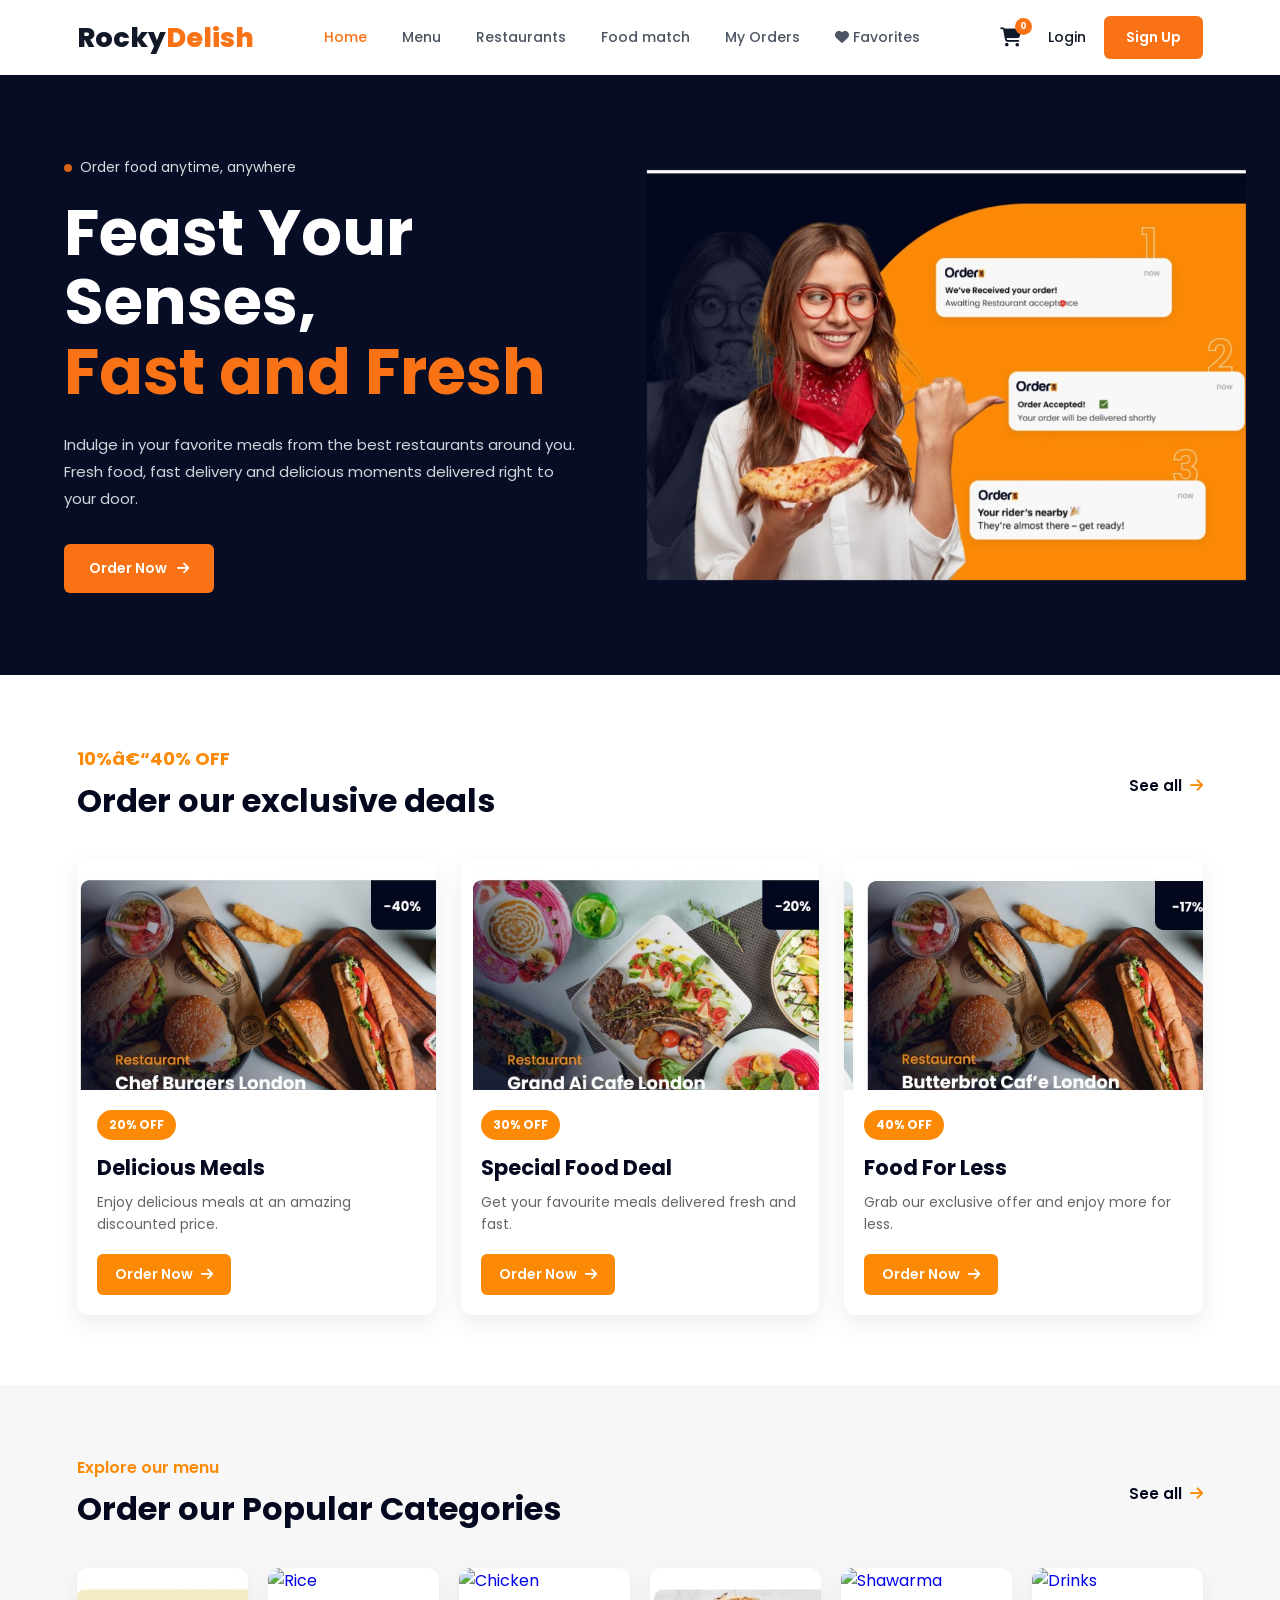
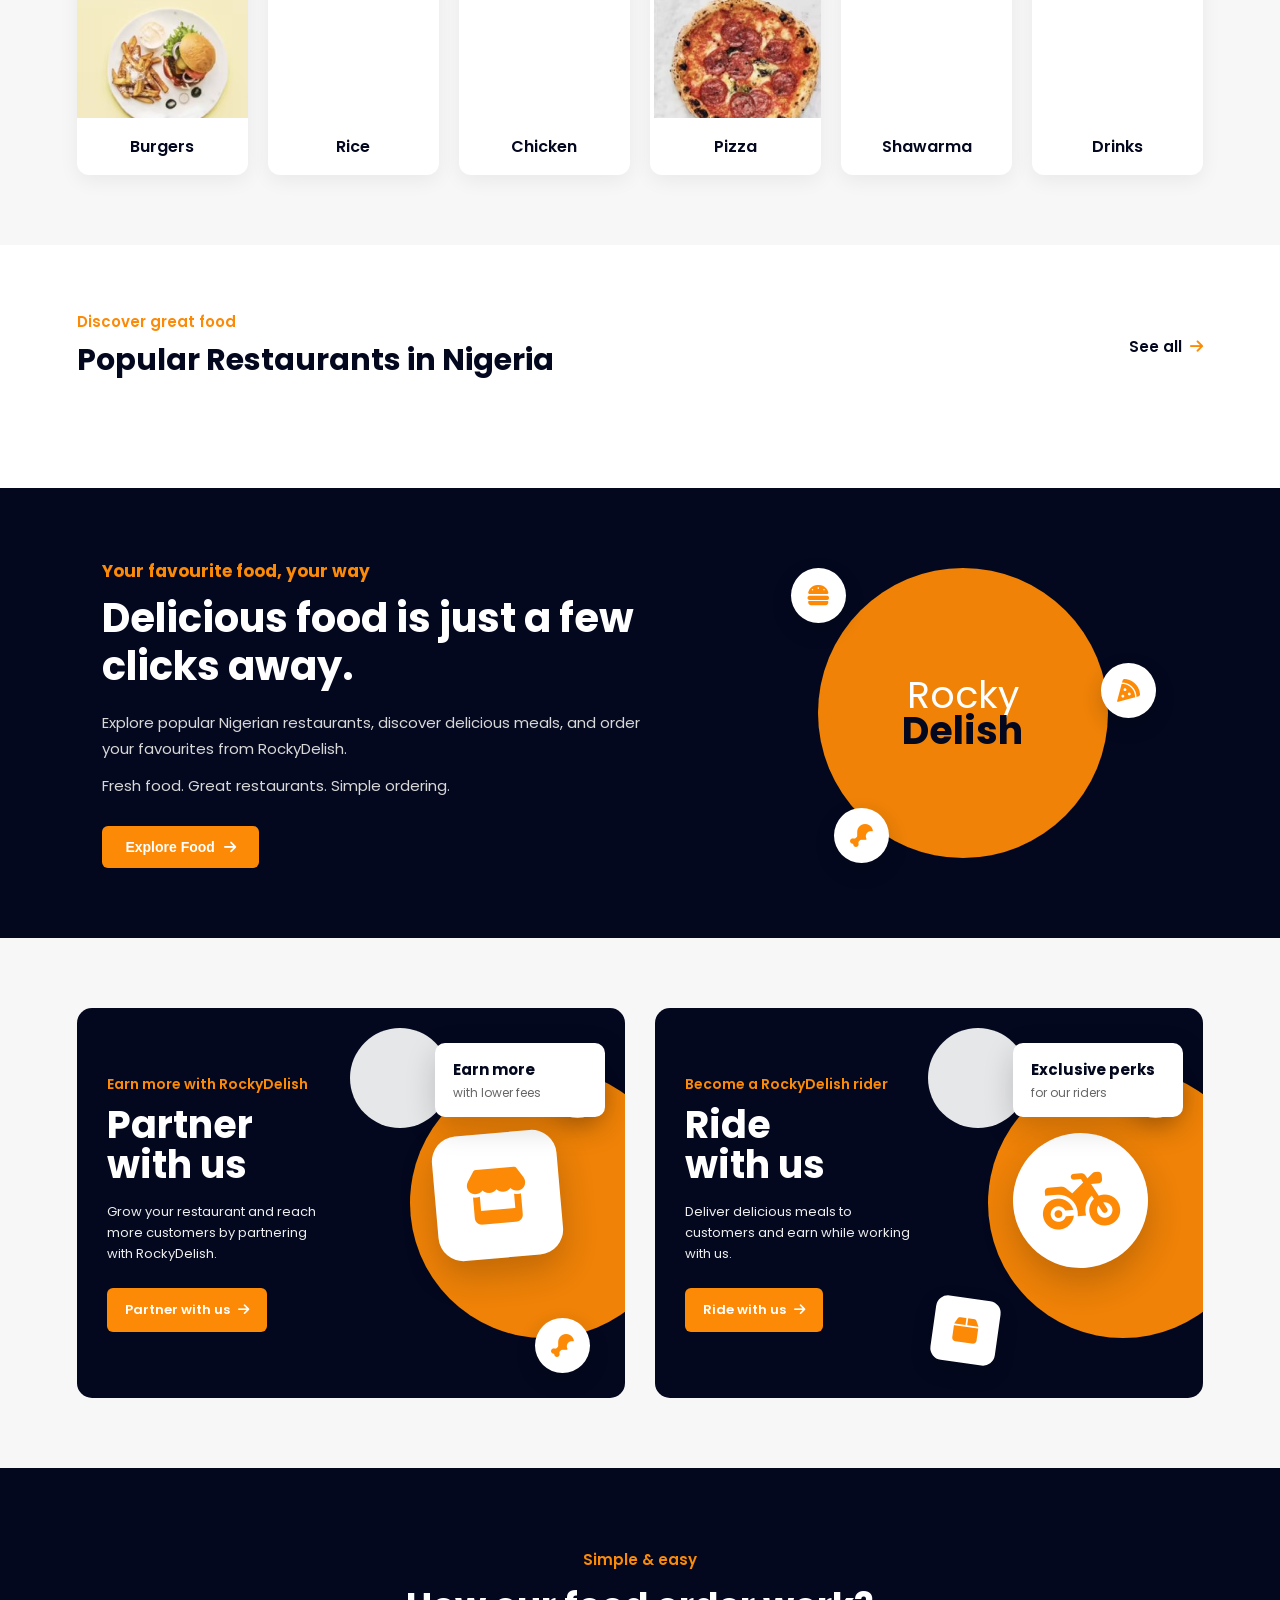
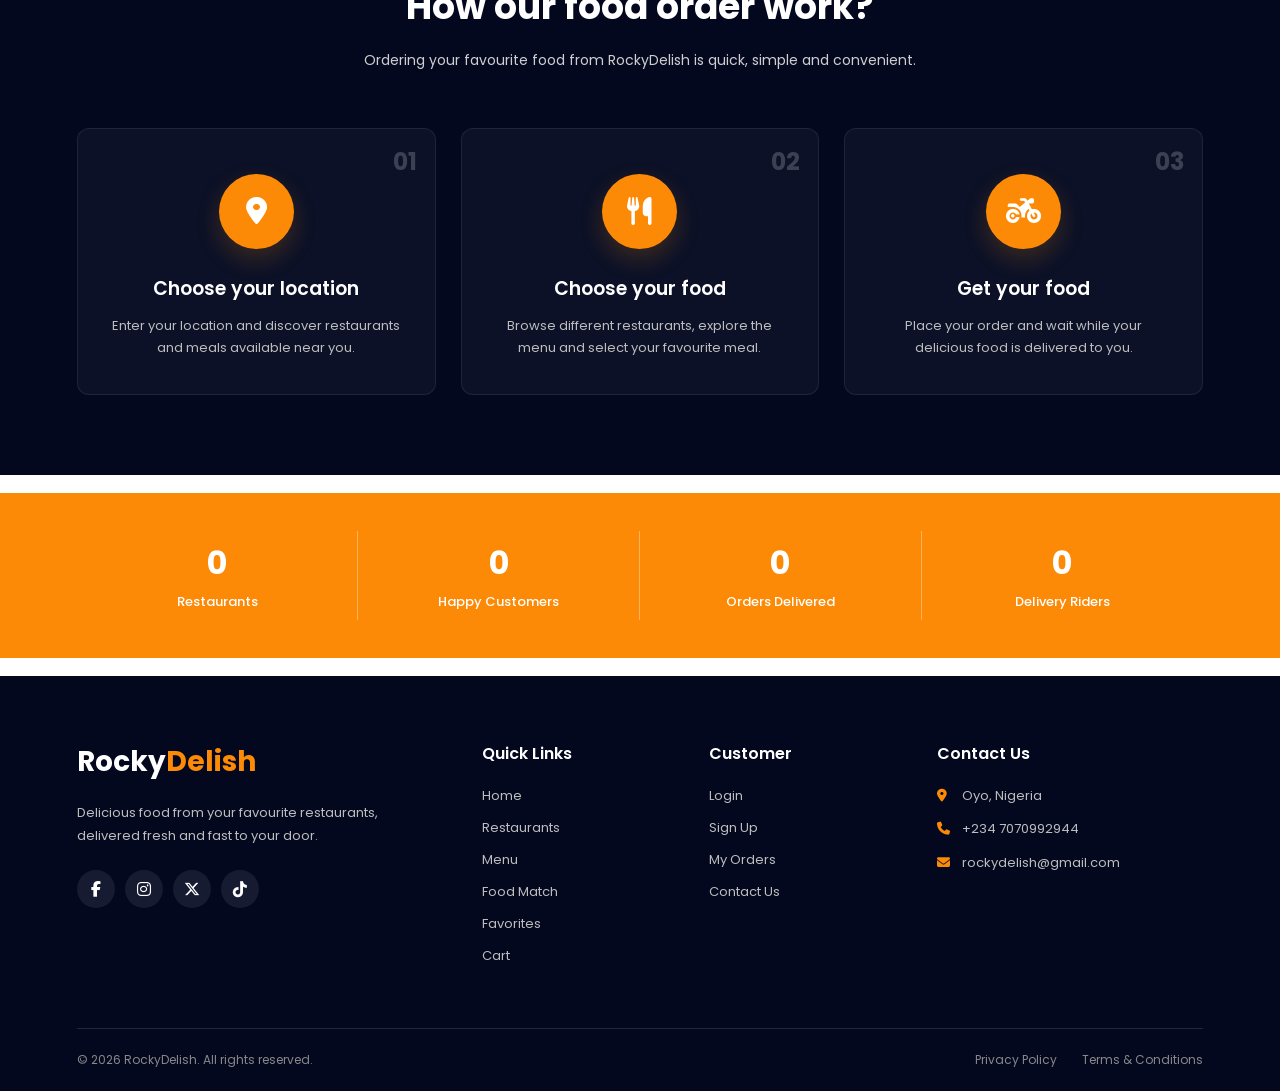
==== index.html @ 0b81877b "Initial RockyDelish project" ====
﻿<!DOCTYPE html>
<html lang="en">

<head>
    <meta charset="UTF-8">
    <meta name="viewport" content="width=device-width, initial-scale=1.0">

    <title>RockyDelish</title>

    <!-- Google Font -->
    <link rel="preconnect" href="https://fonts.googleapis.com">
    <link rel="preconnect" href="https://fonts.gstatic.com" crossorigin>

    <link
        href="https://fonts.googleapis.com/css2?family=Poppins:wght@400;500;600;700;800&display=swap"
        rel="stylesheet"
    >

    <!-- Font Awesome -->
    <link
        rel="stylesheet"
        href="https://cdnjs.cloudflare.com/ajax/libs/font-awesome/6.5.2/css/all.min.css"
    >

    <link rel="stylesheet" href="home.css">
    <link rel="stylesheet" href="motion.css">
</head>

<body>


    <!-- ================= NAVBAR ================= -->

    <nav class="navbar">

        <!-- LOGO -->

        <a href="index.html" class="logo">
            Rocky<span>Delish</span>
        </a>


        <!-- NAV LINKS -->

        <div class="nav-links" id="navLinks">

            <a href="index.html" class="active">
                Home
            </a>

            <a href="products.html">
                Menu
            </a>

            <a href="restaurants.html">
                Restaurants
            </a>

            <a href="food-match.html">
                Food match
            </a>

            <a href="orders.html">
                My Orders
            </a>

            <a href="favorites.html">
    <i class="fa-solid fa-heart"></i>
    Favorites
</a>

        </div>


        <!-- RIGHT SIDE -->

        <div class="nav-right">

            <!-- CART ICON -->

            <a href="cart.html" class="cart-btn" title="Cart">

                <i class="fa-solid fa-cart-shopping"></i>

                <span class="cart-count">
                    0
                </span>

            </a>


            <!-- LOGIN / SIGN UP -->

            <div id="authArea" class="auth-area">

                <a href="login.html" class="login-link">
                    Login
                </a>

                <a href="signup.html" class="signup-btn">
                    Sign Up
                </a>

            </div>


            <!-- LOGGED IN USER -->

            <div id="userArea" class="user-area hidden">

                <i class="fa-solid fa-circle-user"></i>

                <span id="userName">
                    User
                </span>

                <button id="logoutBtn" class="logout-btn">
                    Logout
                </button>

            </div>


            <!-- MOBILE MENU -->

            <button
                class="menu-btn"
                id="menuBtn"
                type="button"
            >

                <i class="fa-solid fa-bars"></i>

            </button>

        </div>

    </nav>



    <!-- ================= FIRST HERO ================= -->

    <section class="hero">

        <div class="hero-container">


            <!-- ================= LEFT SIDE ================= -->

            <div class="hero-content">

                <p class="hero-small-text">

                    <span></span>

                    Order food anytime, anywhere

                </p>


                <h1>

                    Feast Your Senses,

                    <strong>
                        Fast and Fresh
                    </strong>

                </h1>


                <p class="hero-description">

                    Indulge in your favorite meals from the best restaurants
                    around you. Fresh food, fast delivery and delicious
                    moments delivered right to your door.

                </p>


                <!-- ================= SEARCH ================= -->

                


                <!-- ================= CTA ================= -->

                <div class="hero-actions">

                    <a href="orders.html" class="order-btn">

                        Order Now

                        <i class="fa-solid fa-arrow-right"></i>

                    </a>

                </div>

            </div>



            <!-- ================= RIGHT SIDE ================= -->

            <!--
                This is returned to your original
                image section.
            -->

            <div class="hero-image-area">

                <div class="hero-image-wrapper">

                    <img
                        src="assets/hero-visual.jpg"
                        alt="Woman enjoying food"
                        class="hero-main-image"
                    >

                </div>

            </div>


        </div>

    </section>

    <!-- ================= EXCLUSIVE DEALS ================= -->
<section class="exclusive-deals">

    <div class="deals-heading">
        <div>
            <span class="deal-offer">10%â€“40% OFF</span>
            <h2>Order our exclusive deals</h2>
        </div>

        <a href="products.html" class="see-all">
            See all
            <i class="fa-solid fa-arrow-right"></i>
        </a>
    </div>


    <div class="deals-container">

        <!-- Deal 1 -->
        <div class="deal-card">
            <img src="assets/deal1.jpg" alt="Exclusive food deal">

            <div class="deal-content">
                <span class="discount-badge">20% OFF</span>

                <h3>Delicious Meals</h3>

                <p>
                    Enjoy delicious meals at an amazing discounted price.
                </p>

                <a href="products.html" class="deal-btn">
                    Order Now
                    <i class="fa-solid fa-arrow-right"></i>
                </a>
            </div>
        </div>


        <!-- Deal 2 -->
        <div class="deal-card">
            <img src="assets/deal2.jpg" alt="Exclusive food deal">

            <div class="deal-content">
                <span class="discount-badge">30% OFF</span>

                <h3>Special Food Deal</h3>

                <p>
                    Get your favourite meals delivered fresh and fast.
                </p>

                <a href="products.html" class="deal-btn">
                    Order Now
                    <i class="fa-solid fa-arrow-right"></i>
                </a>
            </div>
        </div>


        <!-- Deal 3 -->
        <div class="deal-card">
            <img src="assets/deal3.jpg" alt="Exclusive food deal">

            <div class="deal-content">
                <span class="discount-badge">40% OFF</span>

                <h3>Food For Less</h3>

                <p>
                    Grab our exclusive offer and enjoy more for less.
                </p>

                <a href="products.html" class="deal-btn">
                    Order Now
                    <i class="fa-solid fa-arrow-right"></i>
                </a>
            </div>
        </div>

    </div>

</section>


<!-- ================= POPULAR CATEGORIES ================= -->
<section class="popular-categories">

    <div class="categories-heading">
        <div>
            <span>Explore our menu</span>
            <h2>Order our Popular Categories</h2>
        </div>

        <a href="products.html" class="see-all">
            See all
            <i class="fa-solid fa-arrow-right"></i>
        </a>
    </div>


    <div class="categories-container">

        <!-- Category 1 -->
        <a href="products.html?category=burger" class="category-card">
            <div class="category-image">
                <img src="assets/cat1.jpg" alt="Burgers">
            </div>

            <h3>Burgers</h3>
        </a>


        <!-- Category 2 -->
        <a href="products.html?category=pizza" class="category-card">
            <div class="category-image">
                <img src="https://encrypted-tbn0.gstatic.com/images?q=tbn:ANd9GcTuKroPu3fwC_-wcQ2EfuAdqRANxlts-GJZBKQqNrh3TA&s=10" alt="Rice">
            </div>

            <h3>Rice</h3>
        </a>


        <!-- Category 3 -->
        <a href="products.html?category=chicken" class="category-card">
            <div class="category-image">
                <img src="https://encrypted-tbn0.gstatic.com/images?q=tbn:ANd9GcTnsQBBRVpnHh-kPNaTtJ5oLorgLvFi6wOr62D60XIyhg&s=10" alt="Chicken">
            </div>

            <h3>Chicken</h3>
        </a>


        <!-- Category 4 -->
        <a href="products.html?category=rice" class="category-card">
            <div class="category-image">
                <img src="assets/cat4.jpg" alt="Pizza">
            </div>

            <h3>Pizza</h3>
        </a>


        <!-- Category 5 -->
        <a href="products.html?category=shawarma" class="category-card">
            <div class="category-image">
                <img src="https://encrypted-tbn0.gstatic.com/images?q=tbn:ANd9GcSJRV9CoDC2TU3FR279xisZE3of_dPVcKZFN79tzM4Uhw&s=10" alt="Shawarma">
            </div>

            <h3>Shawarma</h3>
        </a>


        <!-- Category 6 -->
        <a href="products.html?category=drinks" class="category-card">
            <div class="category-image">
                <img src="https://encrypted-tbn0.gstatic.com/images?q=tbn:ANd9GcQoEnmTyf1tt0dazhGGf3S6njvUS_3uF4REYdZpwuRA5g&s=10" alt="Drinks">
            </div>

            <h3>Drinks</h3>
        </a>

    </div>

</section>

<!-- ================= POPULAR RESTAURANTS ================= -->
<section class="popular-restaurants">

    <div class="restaurants-heading">
        <div>
            <span>Discover great food</span>
            <h2>Popular Restaurants in Nigeria</h2>
        </div>

        <a href="restaurants.html" class="see-all">
            See all
            <i class="fa-solid fa-arrow-right"></i>
        </a>
    </div>

    <!-- JavaScript will generate the restaurants here -->
    <div class="restaurants-container" id="restaurantsContainer"></div>

</section>

<!-- ================= ROCKYDELISH PROMOTION ================= -->
<section class="rockydelish-promotion">

    <div class="promotion-content">

        <span class="promotion-label">
            Your favourite food, your way
        </span>

        <h2>
            Delicious food is just a few clicks away.
        </h2>

        <p>
            Explore popular Nigerian restaurants, discover delicious meals,
            and order your favourites from RockyDelish.
        </p>

        <p>
            Fresh food. Great restaurants. Simple ordering.
        </p>

        <button class="promotion-btn" id="promotionOrderBtn">
            Explore Food
            <i class="fa-solid fa-arrow-right"></i>
        </button>

    </div>


    <div class="promotion-visual">

        <div class="visual-circle"></div>

        <div class="food-icon food-icon-one">
            <i class="fa-solid fa-burger"></i>
        </div>

        <div class="food-icon food-icon-two">
            <i class="fa-solid fa-pizza-slice"></i>
        </div>

        <div class="food-icon food-icon-three">
            <i class="fa-solid fa-drumstick-bite"></i>
        </div>

        <div class="promotion-text">
            <span>Rocky</span>
            <strong>Delish</strong>
        </div>

    </div>

</section>

<!-- ================= PARTNER & RIDER ================= -->
<section class="partner-rider-section">

    <!-- ================= PARTNER WITH US ================= -->
    <div class="promo-card">

        <!-- Text -->
        <div class="promo-content">

            <span class="promo-label">
                Earn more with RockyDelish
            </span>

            <h2>
                Partner<br>
                with us
            </h2>

            <p>
                Grow your restaurant and reach more
                customers by partnering with RockyDelish.
            </p>

            <a href="#" class="promo-button">
                Partner with us
                <i class="fa-solid fa-arrow-right"></i>
            </a>

        </div>


        <!-- Visual -->
        <div class="promo-visual">

            <div class="visual-circle circle-one"></div>
            <div class="visual-circle circle-two"></div>

            <div class="restaurant-building">
                <i class="fa-solid fa-store"></i>
            </div>

            <div class="food-icon burger-icon">
                <i class="fa-solid fa-burger"></i>
            </div>

            <!-- <div class="food-icon pizza-icon">
                <i class="fa-solid fa-pizza-slice"></i>
            </div> -->

            <div class="food-icon chicken-icon">
                <i class="fa-solid fa-drumstick-bite"></i>
            </div>


            <!-- Floating information -->
            <div class="floating-info earn-info">

                <strong>Earn more</strong>

                <span>
                    with lower fees
                </span>

            </div>

        </div>

    </div>


    <!-- ================= RIDE WITH US ================= -->
    <div class="promo-card">

        <!-- Text -->
        <div class="promo-content">

            <span class="promo-label">
                Become a RockyDelish rider
            </span>

            <h2>
                Ride<br>
                with us
            </h2>

            <p>
                Deliver delicious meals to customers
                and earn while working with us.
            </p>

            <a href="#" class="promo-button">
                Ride with us
                <i class="fa-solid fa-arrow-right"></i>
            </a>

        </div>


        <!-- Visual -->
        <div class="promo-visual rider-visual">

            <div class="visual-circle circle-one"></div>
            <div class="visual-circle circle-two"></div>

            <div class="rider-icon">
                <i class="fa-solid fa-motorcycle"></i>
            </div>

            <div class="delivery-box">
                <i class="fa-solid fa-box"></i>
            </div>

            <div class="food-icon rider-food-one">
                <i class="fa-solid fa-burger"></i>
            </div>

            <!-- <div class="food-icon rider-food-two">
                <i class="fa-solid fa-pizza-slice"></i>
            </div> -->


            <!-- Floating information -->
            <div class="floating-info perks-info">

                <strong>Exclusive perks</strong>

                <span>
                    for our riders
                </span>

            </div>

        </div>

    </div>

</section>

<!-- ================= HOW FOOD ORDER WORKS ================= -->
<section class="how-order-section">

    <div class="how-order-heading">
        <span>Simple & easy</span>

        <h2>
            How our food order work?
        </h2>

        <p>
            Ordering your favourite food from RockyDelish
            is quick, simple and convenient.
        </p>
    </div>


    <div class="order-steps">

        <!-- STEP 1 -->
        <div class="order-step">

            <div class="step-number">
                01
            </div>

            <div class="step-icon">
                <i class="fa-solid fa-location-dot"></i>
            </div>

            <h3>
                Choose your location
            </h3>

            <p>
                Enter your location and discover
                restaurants and meals available near you.
            </p>

        </div>


        <!-- STEP 2 -->
        <div class="order-step">

            <div class="step-number">
                02
            </div>

            <div class="step-icon">
                <i class="fa-solid fa-utensils"></i>
            </div>

            <h3>
                Choose your food
            </h3>

            <p>
                Browse different restaurants, explore
                the menu and select your favourite meal.
            </p>

        </div>


        <!-- STEP 3 -->
        <div class="order-step">

            <div class="step-number">
                03
            </div>

            <div class="step-icon">
                <i class="fa-solid fa-motorcycle"></i>
            </div>

            <h3>
                Get your food
            </h3>

            <p>
                Place your order and wait while
                your delicious food is delivered to you.
            </p>

        </div>

    </div>

</section>
<!-- ================= ROCKYDELISH STATS ================= -->
<section class="rockydelish-stats">

    <div class="stat-item">
        <h2 class="stat-number" data-target="500">0</h2>
        <p>Restaurants</p>
    </div>

    <div class="stat-item">
        <h2 class="stat-number" data-target="10000">0</h2>
        <p>Happy Customers</p>
    </div>

    <div class="stat-item">
        <h2 class="stat-number" data-target="15000">0</h2>
        <p>Orders Delivered</p>
    </div>

    <div class="stat-item">
        <h2 class="stat-number" data-target="100">0</h2>
        <p>Delivery Riders</p>
    </div>

</section>

<!-- ================= FOOTER ================= -->
<footer class="rockydelish-footer">

    <div class="footer-container">

        <!-- BRAND -->
        <div class="footer-brand">

            <a href="index.html" class="footer-logo">
                Rocky<span>Delish</span>
            </a>

            <p>
                Delicious food from your favourite restaurants,
                delivered fresh and fast to your door.
            </p>

            <div class="footer-socials">

                <a href="#" aria-label="Facebook">
                    <i class="fa-brands fa-facebook-f"></i>
                </a>

                <a href="#" aria-label="Instagram">
                    <i class="fa-brands fa-instagram"></i>
                </a>

                <a href="#" aria-label="Twitter">
                    <i class="fa-brands fa-x-twitter"></i>
                </a>

                <a href="#" aria-label="TikTok">
                    <i class="fa-brands fa-tiktok"></i>
                </a>

            </div>

        </div>


        <!-- QUICK LINKS -->
        <div class="footer-column">

            <h3>Quick Links</h3>

            <a href="index.html">Home</a>
            <a href="restaurants.html">Restaurants</a>
            <a href="products.html">Menu</a>
             <a href="food-match.html">
                Food Match
            </a>
            <a href="favorites.html">
    Favorites
</a>
            <a href="cart.html">Cart</a>

        </div>


        <!-- CUSTOMER -->
        <div class="footer-column">

            <h3>Customer</h3>

            <a href="login.html">Login</a>
            <a href="signup.html">Sign Up</a>
            <a href="cart.html">My Orders</a>
            <a href="#">Contact Us</a>

        </div>


        <!-- CONTACT -->
        <div class="footer-column footer-contact">

            <h3>Contact Us</h3>

            <p>
                <i class="fa-solid fa-location-dot"></i>
                Oyo, Nigeria
            </p>

            <p>
                <i class="fa-solid fa-phone"></i>
                +234 7070992944
            </p>

            <p>
                <i class="fa-solid fa-envelope"></i>
                rockydelish@gmail.com
            </p>

        </div>

    </div>


    <!-- FOOTER BOTTOM -->

    <div class="footer-bottom">

        <p>
            © 2026 RockyDelish. All rights reserved.
        </p>

        <div class="footer-bottom-links">
            <a href="#">Privacy Policy</a>
            <a href="#">Terms & Conditions</a>
        </div>

    </div>

</footer>




    <!-- SWEETALERT -->

    <script src="https://cdn.jsdelivr.net/npm/sweetalert2@11"></script>


    <!-- JAVASCRIPT -->

    <script type="module" src="index.js"></script>

    <script src="motion.js" defer></script>
</body>

</html>
---- home.css ----
* {
    margin: 0;
    padding: 0;
    box-sizing: border-box;
}

body {
    font-family: "Poppins", sans-serif;
    background: #ffffff;
    color: #111827;
    margin: 0;
    padding-top: 75px;
}

.hidden {
    display: none !important;
}


.user-area {
    display: flex;
    align-items: center;
    gap: 10px;
}


.user-initial {
    width: 40px;
    height: 40px;
    border-radius: 50%;
    background: #fc8a06;
    color: #ffffff;

    display: flex;
    align-items: center;
    justify-content: center;

    font-weight: 700;
    font-size: 16px;
}


.logout-btn {
    border: none;
    background: #fff1e6;
    color: #fc8a06;

    padding: 10px 16px;

    border-radius: 8px;

    font-family: inherit;
    font-weight: 600;

    cursor: pointer;
}


.logout-btn:hover {
    background: #fc8a06;
    color: #ffffff;
}

/* ================================================= */
/* ================= NAVBAR ======================== */
/* ================================================= */

.navbar {
    width: 100%;
    height: 75px;
    position: fixed;
    top: 0;
    left: 0;
    z-index: 1000;

    display: flex;
    align-items: center;
    justify-content: space-between;

    padding: 0 6%;

    background: #ffffff;
    box-shadow: 0 2px 10px rgba(0, 0, 0, 0.08);
}


/* ================= LOGO ================= */

.logo {
    text-decoration: none;

    font-size: 27px;
    font-weight: 800;

    color: #111827;
}

.logo span {
    color: #f97316;
}


/* ================= NAV LINKS ================= */

.nav-links {
    display: flex;
    align-items: center;

    gap: 35px;
}

.nav-links a {
    text-decoration: none;

    color: #4b5563;

    font-size: 14px;
    font-weight: 500;

    transition: 0.3s ease;
}

.nav-links a:hover,
.nav-links a.active {
    color: #f97316;
}


/* ================================================= */
/* ================= RIGHT SIDE ==================== */
/* ================================================= */

.nav-right {
    display: flex;
    align-items: center;

    gap: 18px;
}


/* ================= CART ================= */

.cart-btn {
    position: relative;

    width: 40px;
    height: 40px;

    display: flex;
    align-items: center;
    justify-content: center;

    color: #111827;

    text-decoration: none;

    font-size: 19px;

    transition: 0.3s ease;
}

.cart-btn:hover {
    color: #f97316;
}


/* CART COUNT */

.cart-count {
    position: absolute;

    top: 0;
    right: -2px;

    width: 17px;
    height: 17px;

    display: flex;
    align-items: center;
    justify-content: center;

    background: #f97316;

    color: white;

    border-radius: 50%;

    font-size: 9px;
    font-weight: 700;
}


/* ================================================= */
/* ================= AUTH =========================== */
/* ================================================= */

.auth-area {
    display: flex;
    align-items: center;

    gap: 18px;
}


.login-link {
    text-decoration: none;

    color: #111827;

    font-size: 14px;
    font-weight: 500;

    transition: 0.3s ease;
}

.login-link:hover {
    color: #f97316;
}


.signup-btn {
    text-decoration: none;

    background: #f97316;

    color: white;

    padding: 11px 22px;

    border-radius: 6px;

    font-size: 14px;
    font-weight: 600;

    transition: 0.3s ease;
}

.signup-btn:hover {
    background: #ea580c;

    transform: translateY(-2px);
}


/* ================================================= */
/* ================= USER =========================== */
/* ================================================= */

.user-area {
    display: flex;
    align-items: center;

    gap: 9px;

    color: #111827;

    font-size: 14px;
    font-weight: 600;
}

.user-area > i {
    color: #f97316;

    font-size: 21px;
}


.logout-btn {
    border: none;

    background: #fff1e8;

    color: #f97316;

    padding: 8px 12px;

    border-radius: 6px;

    cursor: pointer;

    font-size: 12px;
    font-weight: 600;
}


.hidden {
    display: none !important;
}


/* ================================================= */
/* ================= MOBILE MENU =================== */
/* ================================================= */

.menu-btn {
    display: none;

    border: none;

    background: transparent;

    font-size: 22px;

    color: #111827;

    cursor: pointer;
}


/* ================================================= */
/* ================= HERO ========================== */
/* ================================================= */

.hero {
    width: 100%;

    min-height: 600px;

    background: #070d24;

    overflow: hidden;

    position: relative;
}


.hero-container {
    width: 90%;

    max-width: 1400px;

    min-height: 600px;

    margin: auto;

    display: flex;

    align-items: center;

    justify-content: space-between;
}


/* ================================================= */
/* ================= HERO LEFT ===================== */
/* ================================================= */

.hero-content {
    width: 45%;

    padding: 70px 0;

    position: relative;

    z-index: 5;

    animation: heroText 1s ease forwards;
}


.hero-small-text {
    color: #ffffff;

    font-size: 14px;

    display: flex;

    align-items: center;

    gap: 8px;

    margin-bottom: 20px;

    opacity: 0.85;
}


.hero-small-text span {
    width: 8px;
    height: 8px;

    border-radius: 50%;

    background: #f97316;

    display: inline-block;
}


/* ================================================= */
/* ================= HERO TITLE ==================== */
/* ================================================= */

.hero h1 {
    color: white;

    font-size: clamp(42px, 5vw, 72px);

    line-height: 1.08;

    font-weight: 700;

    margin-bottom: 25px;
}


.hero h1 strong {
    display: block;

    color: #f97316;

    font-weight: 700;
}


/* ================================================= */
/* ================= DESCRIPTION =================== */
/* ================================================= */

.hero-description {
    color: #d1d5db;

    max-width: 560px;

    font-size: 15px;

    line-height: 1.8;

    margin-bottom: 32px;
}


/* ================================================= */
/* ================= SEARCH ======================== */
/* ================================================= */

.hero-search {
    width: 100%;

    max-width: 570px;

    height: 62px;

    background: #ffffff;

    border-radius: 8px;

    display: flex;

    align-items: center;

    padding: 7px;

    box-shadow: 0 15px 40px rgba(0, 0, 0, 0.25);

    margin-bottom: 25px;
}


.search-icon {
    width: 48px;
    height: 48px;

    display: flex;

    align-items: center;

    justify-content: center;

    color: #f97316;
}


.hero-search input {
    flex: 1;

    height: 100%;

    border: none;

    outline: none;

    font-family: inherit;

    font-size: 14px;

    color: #374151;
}


.hero-search input::placeholder {
    color: #9ca3af;
}


.hero-search button {
    height: 48px;

    border: none;

    padding: 0 28px;

    border-radius: 6px;

    background: #f97316;

    color: white;

    font-family: inherit;

    font-size: 14px;

    font-weight: 600;

    cursor: pointer;

    transition: 0.3s ease;
}


.hero-search button:hover {
    background: #ea580c;

    transform: translateY(-2px);
}


/* ================================================= */
/* ================= ORDER BUTTON ================== */
/* ================================================= */

.order-btn {
    display: inline-flex;

    align-items: center;

    gap: 10px;

    text-decoration: none;

    background: #f97316;

    color: white;

    padding: 14px 25px;

    border-radius: 6px;

    font-size: 14px;

    font-weight: 600;

    transition: 0.3s ease;
}


.order-btn:hover {
    background: #ea580c;

    transform: translateY(-3px);
}


.order-btn i {
    transition: 0.3s ease;
}


.order-btn:hover i {
    transform: translateX(5px);
}


/* ================================================= */
/* ================= IMAGE SIDE ==================== */
/* ================================================= */

/*
    THIS IS YOUR ORIGINAL IMAGE SECTION.
    The image itself is not being replaced or
    covered by anything.
*/

.hero-image-area {
    width: 52%;

    height: 600px;

    display: flex;

    align-items: center;

    justify-content: flex-end;

    position: relative;

    animation: heroImage 1.2s ease forwards;
}


.hero-image-wrapper {
    width: 100%;

    position: relative;

    transform: translateX(5%);
}


.hero-main-image {
    width: 100%;

    max-width: 890px;

    display: block;

    object-fit: contain;

    /* animation: floatingImage 5s ease-in-out infinite; */
}


/* ================================================= */
/* ================= ANIMATIONS ==================== */
/* ================================================= */

@keyframes heroText {

    from {
        opacity: 0;

        transform: translateX(-50px);
    }

    to {
        opacity: 1;

        transform: translateX(0);
    }

}


@keyframes heroImage {

    from {
        opacity: 0;

        transform: translateX(70px);
    }

    to {
        opacity: 1;

        transform: translateX(0);
    }

}


@keyframes floatingImage {

    0% {
        transform: translateY(0);
    }

    50% {
        transform: translateY(-8px);
    }

    100% {
        transform: translateY(0);
    }

}


/* ================================================= */
/* ================= TABLET ======================== */
/* ================================================= */

@media (max-width: 1000px) {

    .navbar {
        padding: 0 4%;
    }


    .nav-links {
        gap: 18px;
    }


    .hero-container {
        width: 92%;
    }


    .hero-content {
        width: 48%;
    }


    .hero-image-area {
        width: 50%;
    }


    .hero h1 {
        font-size: 48px;
    }

}


/* ================================================= */
/* ================= MOBILE ======================== */
/* ================================================= */

@media (max-width: 768px) {

    .navbar {
        height: 70px;

        padding: 0 4%;
    }


    /* MOBILE NAV */

    .nav-links {
        position: absolute;

        top: 70px;

        left: 0;

        width: 100%;

        background: #ffffff;

        display: none;

        flex-direction: column;

        align-items: flex-start;

        gap: 0;

        padding: 10px 5% 20px;

        box-shadow: 0 10px 20px rgba(0, 0, 0, 0.08);
    }


    .nav-links.show {
        display: flex;
    }


    .nav-links a {
        width: 100%;

        padding: 14px 0;

        font-size: 14px;
    }


    .nav-right {
        gap: 10px;
    }


    .cart-btn {
        width: 35px;
        height: 35px;
    }


    .login-link {
        font-size: 13px;
    }


    .signup-btn {
        padding: 9px 15px;

        font-size: 12px;
    }


    .menu-btn {
        display: block;

        border: none;

        background: transparent;

        font-size: 22px;

        cursor: pointer;
    }


    /* ================= HERO ================= */

    .hero {
        min-height: auto;
    }


    .hero-container {
        min-height: auto;

        width: 92%;

        flex-direction: column;

        align-items: stretch;
    }


    .hero-content {
        width: 100%;

        padding: 60px 0 30px;
    }


    .hero h1 {
        font-size: 43px;
    }


    .hero-description {
        font-size: 14px;
    }


    .hero-search {
        height: 55px;
    }


    .hero-search button {
        height: 43px;

        padding: 0 17px;
    }


    /* ================= ORIGINAL IMAGE ================= */

    .hero-image-area {
        width: 100%;

        height: auto;

        justify-content: center;
    }


    .hero-image-wrapper {
        width: 110%;

        transform: none;
    }


    .hero-main-image {
        width: 100%;
    }

}

/* =========================================
   HERO VISUAL
========================================= */

.hero-visual {
    position: relative;
    width: 100%;
    height: 520px;
    overflow: hidden;
}


/* =========================================
   YELLOW BACKGROUND SHAPE
========================================= */

.hero-yellow-shape {
    position: absolute;
    width: 440px;
    height: 440px;

    background: #ffd84d;

    border-radius: 50%;

    top: 45px;
    right: 20px;

    z-index: 1;
}


/* =========================================
   BIG NUMBERS
========================================= */

.hero-number {
    position: absolute;

    font-size: 150px;
    font-weight: 900;

    line-height: 1;

    color: rgba(255, 255, 255, 0.28);

    z-index: 2;

    pointer-events: none;
}

.hero-number-1 {
    top: 70px;
    right: 230px;
}

.hero-number-2 {
    top: 160px;
    right: 170px;

    opacity: 0;
}

.hero-number-3 {
    top: 250px;
    right: 100px;

    opacity: 0;
}


/* =========================================
   LADIES
========================================= */

.hero-lady {
    position: absolute;

    object-fit: contain;

    z-index: 4;

    pointer-events: none;
}


/* Back lady */

.hero-lady-back {
    width: 330px;

    right: 105px;
    bottom: 0;

    z-index: 3;

    transform: translateX(30px);

    animation: backLadyFloat 5s ease-in-out infinite;
}


/* Front lady */

.hero-lady-front {
    width: 350px;

    right: 15px;
    bottom: 0;

    z-index: 5;

    animation: frontLadyFloat 5s ease-in-out infinite;
}


/* =========================================
   LADY ANIMATION
========================================= */

@keyframes frontLadyFloat {

    0% {
        transform: translateY(0);
    }

    50% {
        transform: translateY(-8px);
    }

    100% {
        transform: translateY(0);
    }

}


@keyframes backLadyFloat {

    0% {
        transform: translateX(30px) translateY(0);
    }

    50% {
        transform: translateX(30px) translateY(-5px);
    }

    100% {
        transform: translateX(30px) translateY(0);
    }

}


/* =========================================
   ORDER STATUS CARDS
========================================= */

.order-status-container {
    position: absolute;

    right: 0;
    top: 40px;

    width: 285px;
    height: 400px;

    z-index: 8;

    pointer-events: none;
}


.order-status-card {
    position: absolute;

    right: 0;

    width: 270px;

    min-height: 82px;

    padding: 15px;

    display: flex;
    align-items: center;

    gap: 12px;

    background: #ffffff;

    border-radius: 12px;

    box-shadow: 0 12px 35px rgba(0, 0, 0, 0.12);

    opacity: 0;

    transform: translateX(35px);

    transition:
        opacity 0.7s ease,
        transform 0.7s ease;
}


.order-status-card.active {
    opacity: 1;

    transform: translateX(0);
}


/* =========================================
   CARD POSITIONS
========================================= */

.status-card-1 {
    top: 0;
}

.status-card-2 {
    top: 105px;
}

.status-card-3 {
    top: 210px;
}


/* =========================================
   STATUS ICON
========================================= */

.status-icon {
    flex-shrink: 0;

    width: 42px;
    height: 42px;

    display: flex;
    align-items: center;
    justify-content: center;

    border-radius: 50%;

    background: #fff3df;

    color: #ff7a00;

    font-size: 17px;
}


.status-text {
    min-width: 0;
}


.status-text h4 {
    margin: 0 0 5px;

    color: #111827;

    font-size: 13px;

    font-weight: 700;

    line-height: 1.3;
}


.status-text p {
    margin: 0;

    color: #777;

    font-size: 11px;

    line-height: 1.4;
}


/* =========================================
   ACTIVE NUMBER ANIMATION
========================================= */

.hero-number {
    transition:
        opacity 0.7s ease,
        transform 0.7s ease;
}

.hero-number.active-number {
    opacity: 1;

    transform: scale(1.05);
}


/* =========================================
   DESKTOP HERO ADJUSTMENT
========================================= */

@media (min-width: 1100px) {

    .hero-visual {
        height: 540px;
    }

    .hero-yellow-shape {
        width: 470px;
        height: 470px;

        right: 50px;
        top: 30px;
    }

    .hero-lady-back {
        width: 350px;

        right: 150px;
    }

    .hero-lady-front {
        width: 380px;

        right: 35px;
    }

}


/* =========================================
   TABLET
========================================= */

@media (max-width: 991px) {

    .hero-visual {
        height: 480px;

        margin-top: 30px;
    }

    .hero-yellow-shape {
        width: 390px;
        height: 390px;

        right: 50%;
        transform: translateX(50%);

        top: 45px;
    }

    .hero-lady-back {
        width: 290px;

        right: 50%;

        transform: translateX(25%);
    }

    .hero-lady-front {
        width: 315px;

        right: 50%;

        transform: translateX(55%);
    }

    .order-status-container {
        right: 10px;
        top: 20px;

        transform: scale(0.9);
        transform-origin: top right;
    }

}


/* =========================================
   MOBILE
========================================= */

@media (max-width: 600px) {

    .hero-visual {
        height: 430px;

        margin-top: 20px;
    }

    .hero-yellow-shape {
        width: 310px;
        height: 310px;

        top: 70px;
    }

    .hero-lady-back {
        width: 230px;

        right: 48%;

        transform: translateX(20%);
    }

    .hero-lady-front {
        width: 250px;

        right: 40%;

        transform: translateX(50%);
    }


    .hero-number {
        font-size: 100px;
    }

    .hero-number-1 {
        right: 100px;
        top: 120px;
    }

    .hero-number-2 {
        right: 70px;
        top: 170px;
    }

    .hero-number-3 {
        right: 40px;
        top: 220px;
    }


    .order-status-container {
        right: 5px;
        top: 15px;

        transform: scale(0.68);

        transform-origin: top right;
    }

}


/* ================================================= */
/* ================= SMALL MOBILE ================== */
/* ================================================= */

@media (max-width: 480px) {

    .logo {
        font-size: 22px;
    }


    .login-link {
        display: none;
    }


    .hero-content {
        padding-top: 45px;
    }


    .hero h1 {
        font-size: 37px;
    }


    .hero-search {
        height: auto;

        flex-wrap: wrap;

        padding: 8px;
    }


    .hero-search input {
        height: 45px;

        min-width: 0;
    }


    .hero-search button {
        width: 100%;
    }

}

/* ================= EXCLUSIVE DEALS ================= */

.exclusive-deals {
    width: 100%;
    padding: 70px 6%;
    background: #ffffff;
}


/* Heading */

.deals-heading {
    display: flex;
    align-items: center;
    justify-content: space-between;
    margin-bottom: 35px;
}

.deal-offer {
    color: #fc8a06;
    font-size: 18px;
    font-weight: 700;
    display: block;
    margin-bottom: 5px;
}

.deals-heading h2 {
    margin: 0;
    font-size: 32px;
    color: #03081f;
    font-weight: 700;
}


/* See all */

.see-all {
    display: flex;
    align-items: center;
    gap: 8px;

    color: #03081f;
    text-decoration: none;

    font-size: 15px;
    font-weight: 600;

    transition: 0.3s ease;
}

.see-all i {
    color: #fc8a06;
    transition: 0.3s ease;
}

.see-all:hover {
    color: #fc8a06;
}

.see-all:hover i {
    transform: translateX(5px);
}


/* Deals container */

.deals-container {
    display: grid;
    grid-template-columns: repeat(3, 1fr);
    gap: 25px;
}


/* Deal card */

.deal-card {
    position: relative;

    background: #ffffff;
    border-radius: 12px;

    overflow: hidden;

    box-shadow: 0 8px 25px rgba(0, 0, 0, 0.08);

    transition: transform 0.3s ease,
                box-shadow 0.3s ease;
}

.deal-card:hover {
    transform: translateY(-8px);

    box-shadow: 0 15px 35px rgba(0, 0, 0, 0.12);
}


/* Deal image */

.deal-card > img {
    width: 100%;
    height: 230px;

    object-fit: cover;

    display: block;

    transition: transform 0.5s ease;
}

.deal-card:hover > img {
    transform: scale(1.05);
}


/* Deal content */

.deal-content {
    padding: 20px;
}


/* Discount badge */

.discount-badge {
    display: inline-block;

    background: #fc8a06;
    color: #ffffff;

    padding: 6px 12px;

    border-radius: 20px;

    font-size: 12px;
    font-weight: 700;

    margin-bottom: 12px;
}


.deal-content h3 {
    margin: 0 0 8px;

    color: #03081f;

    font-size: 21px;
}


.deal-content p {
    margin: 0 0 18px;

    color: #666;

    font-size: 14px;
    line-height: 1.6;
}


/* Order button */

.deal-btn {
    display: inline-flex;

    align-items: center;
    gap: 8px;

    padding: 10px 18px;

    background: #fc8a06;
    color: #ffffff;

    border-radius: 6px;

    text-decoration: none;

    font-size: 14px;
    font-weight: 600;

    transition: 0.3s ease;
}

.deal-btn:hover {
    background: #03081f;
    color: #ffffff;
}

.deal-btn i {
    transition: 0.3s ease;
}

.deal-btn:hover i {
    transform: translateX(4px);
}


/* ================= RESPONSIVE ================= */

@media (max-width: 992px) {

    .deals-container {
        grid-template-columns: repeat(2, 1fr);
    }

    .deals-heading h2 {
        font-size: 28px;
    }

}


@media (max-width: 650px) {

    .exclusive-deals {
        padding: 50px 5%;
    }

    .deals-heading {
        align-items: flex-start;
        gap: 15px;
    }

    .deals-heading h2 {
        font-size: 24px;
    }

    .deal-offer {
        font-size: 15px;
    }

    .see-all {
        font-size: 13px;
    }

    .deals-container {
        grid-template-columns: 1fr;
    }

    .deal-card > img {
        height: 220px;
    }

}

/* ================= POPULAR CATEGORIES ================= */

.popular-categories {
    width: 100%;
    padding: 70px 6%;
    background: #f7f7f7;
}


/* Heading */

.categories-heading {
    display: flex;
    align-items: center;
    justify-content: space-between;
    margin-bottom: 35px;
}

.categories-heading span {
    display: block;

    color: #fc8a06;

    font-size: 16px;
    font-weight: 600;

    margin-bottom: 5px;
}

.categories-heading h2 {
    margin: 0;

    color: #03081f;

    font-size: 32px;
    font-weight: 700;
}


/* Categories container */

.categories-container {
    display: grid;

    grid-template-columns: repeat(6, 1fr);

    gap: 20px;
}


/* Category card */

.category-card {
    display: block;

    text-decoration: none;

    background: #ffffff;

    border-radius: 12px;

    overflow: hidden;

    box-shadow: 0 6px 20px rgba(0, 0, 0, 0.06);

    transition:
        transform 0.3s ease,
        box-shadow 0.3s ease;
}

.category-card:hover {
    transform: translateY(-8px);

    box-shadow: 0 12px 30px rgba(0, 0, 0, 0.12);
}


/* Category image */

.category-image {
    width: 100%;
    height: 150px;

    overflow: hidden;
}

.category-image img {
    width: 100%;
    height: 100%;

    display: block;

    object-fit: cover;

    transition: transform 0.5s ease;
}

.category-card:hover .category-image img {
    transform: scale(1.08);
}


/* Category name */

.category-card h3 {
    margin: 0;

    padding: 16px 10px;

    text-align: center;

    color: #03081f;

    font-size: 16px;
    font-weight: 600;

    transition: color 0.3s ease;
}

.category-card:hover h3 {
    color: #fc8a06;
}


/* ================= RESPONSIVE ================= */

@media (max-width: 1100px) {

    .categories-container {
        grid-template-columns: repeat(3, 1fr);
    }

}


@media (max-width: 700px) {

    .popular-categories {
        padding: 50px 5%;
    }

    .categories-heading {
        align-items: flex-start;
        gap: 15px;
    }

    .categories-heading h2 {
        font-size: 25px;
    }

    .categories-heading span {
        font-size: 14px;
    }

    .categories-container {
        grid-template-columns: repeat(2, 1fr);
        gap: 15px;
    }

    .category-image {
        height: 140px;
    }

}


@media (max-width: 450px) {

    .categories-container {
        grid-template-columns: 1fr 1fr;
    }

    .category-image {
        height: 120px;
    }

    .category-card h3 {
        font-size: 14px;
        padding: 12px 5px;
    }

}

/* ================= POPULAR RESTAURANTS ================= */

.popular-restaurants {
    width: 100%;
    padding: 65px 6%;
    background: #ffffff;
}


/* Heading */

.restaurants-heading {
    display: flex;
    align-items: center;
    justify-content: space-between;

    margin-bottom: 30px;
}

.restaurants-heading span {
    display: block;

    color: #fc8a06;

    font-size: 15px;
    font-weight: 600;

    margin-bottom: 5px;
}

.restaurants-heading h2 {
    margin: 0;

    color: #03081f;

    font-size: 30px;
    font-weight: 700;
}


/* Restaurant row */

.restaurants-container {
    display: flex;

    gap: 18px;

    width: 100%;

    overflow-x: auto;

    padding-bottom: 10px;

    scrollbar-width: none;
}

.restaurants-container::-webkit-scrollbar {
    display: none;
}


/* Restaurant card */

.restaurant-card {
    flex: 0 0 180px;

    display: block;

    background: #ffffff;

    text-decoration: none;

    border-radius: 10px;

    overflow: hidden;

    border: 1px solid #eeeeee;

    box-shadow: 0 4px 15px rgba(0, 0, 0, 0.06);

    transition: 0.3s ease;
}

.restaurant-card:hover {
    transform: translateY(-5px);

    box-shadow: 0 10px 25px rgba(0, 0, 0, 0.1);
}


/* Restaurant image */

.restaurant-image {
    width: 100%;
    height: 120px;

    overflow: hidden;
}

.restaurant-image img {
    width: 100%;
    height: 100%;

    display: block;

    object-fit: cover;

    transition: 0.4s ease;
}

.restaurant-card:hover .restaurant-image img {
    transform: scale(1.06);
}


/* Restaurant information */

.restaurant-info {
    padding: 12px;
}

.restaurant-info h3 {
    margin: 0 0 6px;

    color: #03081f;

    font-size: 15px;
    font-weight: 600;

    white-space: nowrap;
    overflow: hidden;
    text-overflow: ellipsis;
}

.restaurant-info p {
    margin: 0;

    display: flex;
    align-items: center;

    gap: 5px;

    color: #777;

    font-size: 11px;
}

.restaurant-info p i {
    color: #fc8a06;
}


/* Mobile */

@media (max-width: 600px) {

    .popular-restaurants {
        padding: 50px 5%;
    }

    .restaurants-heading h2 {
        font-size: 24px;
    }

    .restaurant-card {
        flex: 0 0 160px;
    }

    .restaurant-image {
        height: 110px;
    }

}

/* ================= ROCKYDELISH PROMOTION ================= */

.rockydelish-promotion {
    width: 100%;
    min-height: 430px;

    padding: 60px 8%;

    display: flex;
    align-items: center;
    justify-content: space-between;

    gap: 60px;

    background: #03081f;

    overflow: hidden;
}


/* Content */

.promotion-content {
    width: 52%;
    color: #ffffff;
}

.promotion-label {
    display: inline-block;

    color: #fc8a06;

    font-size: 17px;
    font-weight: 700;

    margin-bottom: 10px;
}

.promotion-content h2 {
    max-width: 600px;

    margin: 0 0 20px;

    color: #ffffff;

    font-size: 40px;
    line-height: 1.2;
}

.promotion-content p {
    max-width: 570px;

    margin: 0 0 12px;

    color: #d8d8d8;

    font-size: 15px;
    line-height: 1.7;
}


/* Button */

.promotion-btn {
    display: inline-flex;
    align-items: center;

    gap: 9px;

    margin-top: 15px;

    padding: 13px 23px;

    border: none;
    border-radius: 6px;

    background: #fc8a06;
    color: #ffffff;

    font-size: 14px;
    font-weight: 600;

    cursor: pointer;

    transition: 0.3s ease;
}

.promotion-btn:hover {
    background: #ffffff;
    color: #03081f;
}

.promotion-btn i {
    transition: transform 0.3s ease;
}

.promotion-btn:hover i {
    transform: translateX(5px);
}


/* ================= VISUAL ================= */

.promotion-visual {
    width: 40%;
    min-height: 330px;

    position: relative;

    display: flex;
    align-items: center;
    justify-content: center;
}


/* Large circle */

.visual-circle {
    width: 290px;
    height: 290px;

    position: absolute;

    border-radius: 50%;

    background: #fc8a06;

    opacity: 0.95;
}


/* RockyDelish text */

.promotion-text {
    position: relative;
    z-index: 3;

    display: flex;
    flex-direction: column;

    text-align: center;

    font-size: 38px;
    line-height: 0.95;
}

.promotion-text span {
    color: #ffffff;
}

.promotion-text strong {
    color: #03081f;
}


/* Food icons */

.food-icon {
    width: 58px;
    height: 58px;

    position: absolute;
    z-index: 4;

    display: flex;
    align-items: center;
    justify-content: center;

    border-radius: 50%;

    background: #ffffff;

    color: #fc8a06;

    font-size: 24px;

    box-shadow: 0 8px 20px rgba(0, 0, 0, 0.18);

    animation: floatingFood 3s ease-in-out infinite;
}

.food-icon-one {
    top: 20px;
    left: 10%;
}

.food-icon-two {
    right: 5%;
    top: 35%;

    animation-delay: 0.7s;
}

.food-icon-three {
    bottom: 15px;
    left: 20%;

    animation-delay: 1.2s;
}


/* Floating animation */

@keyframes floatingFood {

    0%,
    100% {
        transform: translateY(0);
    }

    50% {
        transform: translateY(-10px);
    }

}


/* ================= RESPONSIVE ================= */

@media (max-width: 850px) {

    .rockydelish-promotion {
        flex-direction: column;

        padding: 55px 6%;

        gap: 40px;
    }

    .promotion-content {
        width: 100%;

        text-align: center;
    }

    .promotion-content h2 {
        font-size: 32px;
    }

    .promotion-content p {
        margin-left: auto;
        margin-right: auto;
    }

    .promotion-visual {
        width: 100%;
    }

}


@media (max-width: 500px) {

    .promotion-content h2 {
        font-size: 27px;
    }

    .promotion-label {
        font-size: 15px;
    }

    .promotion-visual {
        min-height: 280px;
    }

    .visual-circle {
        width: 230px;
        height: 230px;
    }

    .promotion-text {
        font-size: 30px;
    }

}

/* =====================================================
   PARTNER & RIDER SECTION
===================================================== */

.partner-rider-section {
    width: 100%;
    padding: 70px 6%;

    display: grid;
    grid-template-columns: 1fr 1fr;
    gap: 30px;

    background: #f7f7f7;
}


/* =====================================================
   CARD
===================================================== */

.promo-card {
    height: 390px;

    position: relative;

    overflow: hidden;

    border-radius: 15px;

    background: #03081f;

    display: flex;
}


/* =====================================================
   TEXT SIDE
===================================================== */

.promo-content {
    width: 52%;

    position: relative;

    z-index: 10;

    padding: 40px 30px;

    display: flex;
    flex-direction: column;
    justify-content: center;
}


.promo-label {
    display: block;

    margin-bottom: 10px;

    color: #fc8a06;

    font-size: 14px;
    font-weight: 600;
}


.promo-content h2 {
    margin: 0 0 18px;

    color: #ffffff;

    font-size: 38px;
    line-height: 1.05;

    font-weight: 700;
}


.promo-content p {
    max-width: 260px;

    margin: 0 0 23px;

    color: #eeeeee;

    font-size: 13px;

    line-height: 1.6;
}


/* =====================================================
   BUTTON
===================================================== */

.promo-button {
    width: fit-content;

    display: inline-flex;
    align-items: center;

    gap: 8px;

    padding: 12px 18px;

    border-radius: 6px;

    background: #fc8a06;

    color: #ffffff;

    text-decoration: none;

    font-size: 13px;
    font-weight: 600;

    transition: .3s ease;
}


.promo-button:hover {
    background: #ffffff;

    color: #03081f;
}


.promo-button i {
    transition: .3s ease;
}


.promo-button:hover i {
    transform: translateX(5px);
}


/* =====================================================
   VISUAL SIDE
===================================================== */

.promo-visual {
    width: 55%;
    height: 100%;

    position: absolute;

    right: 0;
    top: 0;

    z-index: 2;
}


/* =====================================================
   ORANGE CIRCLES
===================================================== */

.visual-circle {
    position: absolute;

    border-radius: 50%;

    background: #fc8a06;
}


.circle-one {
    width: 270px;
    height: 270px;

    right: -55px;
    top: 60px;

    opacity: .95;
}


.circle-two {
    width: 100px;
    height: 100px;

    right: 175px;
    top: 20px;

    background: #ffffff;

    opacity: .9;
}


/* =====================================================
   RESTAURANT ICON
===================================================== */

.restaurant-building {
    width: 125px;
    height: 125px;

    position: absolute;

    z-index: 5;

    right: 65px;
    top: 125px;

    display: flex;
    align-items: center;
    justify-content: center;

    border-radius: 25px;

    background: #ffffff;

    color: #fc8a06;

    font-size: 55px;

    box-shadow: 0 15px 35px rgba(0, 0, 0, .2);

    transform: rotate(-5deg);

    transition: .4s ease;
}


.promo-card:hover .restaurant-building {
    transform: rotate(0deg) scale(1.05);
}


/* =====================================================
   RIDER ICON
===================================================== */

.rider-icon {
    width: 135px;
    height: 135px;

    position: absolute;

    z-index: 5;

    right: 55px;
    top: 125px;

    display: flex;
    align-items: center;
    justify-content: center;

    border-radius: 50%;

    background: #ffffff;

    color: #fc8a06;

    font-size: 62px;

    box-shadow: 0 15px 35px rgba(0, 0, 0, .2);

    transform: rotate(-5deg);

    transition: .4s ease;
}


.promo-card:hover .rider-icon {
    transform: rotate(0deg) scale(1.05);
}


/* =====================================================
   FOOD ICONS
===================================================== */

.food-icon {
    width: 55px;
    height: 55px;

    position: absolute;

    z-index: 7;

    display: flex;
    align-items: center;
    justify-content: center;

    border-radius: 50%;

    background: #ffffff;

    color: #fc8a06;

    font-size: 23px;

    box-shadow: 0 8px 20px rgba(0, 0, 0, .18);

    animation: floatingFood 3s ease-in-out infinite;
}


.burger-icon {
    right: 20px;
    top: 55px;
}


/* .pizza-icon {
    right: 210px;
    top: 245px;

    animation-delay: .7s;
} */


.chicken-icon {
    right: 35px;
    bottom: 25px;

    animation-delay: 1.2s;
}


@keyframes floatingFood {

    0%,
    100% {
        transform: translateY(0);
    }

    50% {
        transform: translateY(-10px);
    }
}


/* =====================================================
   DELIVERY BOX
===================================================== */

.delivery-box {
    width: 65px;
    height: 65px;

    position: absolute;

    z-index: 7;

    right: 205px;
    bottom: 35px;

    display: flex;
    align-items: center;
    justify-content: center;

    border-radius: 12px;

    background: #ffffff;

    color: #fc8a06;

    font-size: 28px;

    box-shadow: 0 8px 20px rgba(0, 0, 0, .18);

    transform: rotate(8deg);
}


/* =====================================================
   RIDER FOOD
===================================================== */

.rider-food-one {
    right: 20px;
    top: 55px;
}


.rider-food-two {
    right: 205px;
    top: 250px;

    animation-delay: .8s;
}


/* =====================================================
   FLOATING INFORMATION
===================================================== */

.floating-info {
    position: absolute;

    z-index: 15;

    right: 20px;
    top: 35px;

    min-width: 170px;

    padding: 15px 18px;

    display: flex;
    flex-direction: column;

    border-radius: 10px;

    background: #ffffff;

    box-shadow: 0 10px 30px rgba(0, 0, 0, .18);
}


.floating-info strong {
    color: #03081f;

    font-size: 15px;

    margin-bottom: 3px;
}


.floating-info span {
    color: #666;

    font-size: 12px;
}


/* =====================================================
   RESPONSIVE
===================================================== */

@media (max-width: 1000px) {

    .partner-rider-section {
        grid-template-columns: 1fr;
    }

    .promo-card {
        height: 390px;
    }
}


@media (max-width: 650px) {

    .partner-rider-section {
        padding: 50px 5%;
    }

    .promo-card {
        height: 430px;
    }

    .promo-content {
        width: 58%;

        padding: 25px 20px;
    }

    .promo-content h2 {
        font-size: 30px;
    }

    .promo-content p {
        font-size: 12px;
    }

    .promo-visual {
        width: 55%;
    }

    .circle-one {
        width: 220px;
        height: 220px;

        right: -55px;
        top: 100px;
    }

    .restaurant-building,
    .rider-icon {
        right: 25px;
        top: 145px;
    }

    .floating-info {
        min-width: 135px;

        right: 10px;
        top: 30px;

        padding: 12px;
    }

    .floating-info strong {
        font-size: 13px;
    }

    .floating-info span {
        font-size: 11px;
    }
}

/* =====================================================
   HOW FOOD ORDER WORKS
===================================================== */

.how-order-section {
    width: 100%;

    padding: 80px 6%;

    background: #03081f;

    color: #ffffff;
}


/* =====================================================
   HEADING
===================================================== */

.how-order-heading {
    max-width: 650px;

    margin: 0 auto 55px;

    text-align: center;
}


.how-order-heading span {
    display: block;

    margin-bottom: 8px;

    color: #fc8a06;

    font-size: 15px;
    font-weight: 600;
}


.how-order-heading h2 {
    margin: 0 0 15px;

    color: #ffffff;

    font-size: 36px;
    font-weight: 700;
}


.how-order-heading p {
    margin: 0;

    color: #cfcfcf;

    font-size: 14px;

    line-height: 1.7;
}


/* =====================================================
   STEPS
===================================================== */

.order-steps {
    max-width: 1150px;

    margin: 0 auto;

    display: grid;

    grid-template-columns: repeat(3, 1fr);

    gap: 25px;
}


/* =====================================================
   STEP CARD
===================================================== */

.order-step {
    position: relative;

    padding: 35px 30px;

    text-align: center;

    border: 1px solid rgba(255, 255, 255, .08);

    border-radius: 12px;

    background: rgba(255, 255, 255, .04);

    transition: .4s ease;
}


.order-step:hover {
    transform: translateY(-8px);

    background: rgba(255, 255, 255, .08);

    border-color: #fc8a06;
}


/* =====================================================
   STEP NUMBER
===================================================== */

.step-number {
    position: absolute;

    top: 15px;
    right: 18px;

    color: rgba(255, 255, 255, .2);

    font-size: 24px;

    font-weight: 700;
}


/* =====================================================
   STEP ICON
===================================================== */

.step-icon {
    width: 75px;
    height: 75px;

    margin: 10px auto 25px;

    display: flex;

    align-items: center;
    justify-content: center;

    border-radius: 50%;

    background: #fc8a06;

    color: #ffffff;

    font-size: 28px;

    box-shadow: 0 10px 25px rgba(252, 138, 6, .2);

    transition: .4s ease;
}


.order-step:hover .step-icon {
    transform: scale(1.08) rotate(5deg);
}


/* =====================================================
   TEXT
===================================================== */

.order-step h3 {
    margin: 0 0 12px;

    color: #ffffff;

    font-size: 19px;

    font-weight: 600;
}


.order-step p {
    margin: 0;

    color: #bdbdbd;

    font-size: 13px;

    line-height: 1.7;
}


/* =====================================================
   RESPONSIVE
===================================================== */

@media (max-width: 850px) {

    .order-steps {
        grid-template-columns: 1fr;
        max-width: 600px;
    }

    .order-step {
        padding: 30px;
    }
}


@media (max-width: 600px) {

    .how-order-section {
        padding: 60px 5%;
    }

    .how-order-heading h2 {
        font-size: 29px;
    }

    .how-order-heading p {
        font-size: 13px;
    }

    .order-step h3 {
        font-size: 18px;
    }
}
/* =====================================================
   ROCKYDELISH STATISTICS
===================================================== */

.rockydelish-stats {
    width: 100%;
    padding: 38px 6%;
    display: grid;
    grid-template-columns: repeat(4, 1fr);
    background: #fc8a06;
    border-top: 18px solid #ffffff;
    border-bottom: 18px solid #ffffff;
}

.stat-item {
    padding: 8px 20px;
    text-align: center;
    border-right: 1px solid rgba(255, 255, 255, .35);
}

.stat-item:last-child {
    border-right: none;
}

.stat-item h2 {
    margin: 0 0 5px;
    color: #ffffff;
    font-size: 32px;
    font-weight: 700;
}

.stat-item p {
    margin: 0;
    color: #ffffff;
    font-size: 13px;
    font-weight: 500;
}


/* ================= TABLET ================= */

@media (max-width: 800px) {

    .rockydelish-stats {
        grid-template-columns: repeat(2, 1fr);
        padding: 35px 5%;
        border-top: 15px solid #ffffff;
        border-bottom: 15px solid #ffffff;
        gap: 15px;
    }

    .stat-item:nth-child(2) {
        border-right: none;
    }

    .stat-item:nth-child(3),
    .stat-item:nth-child(4) {
        border-top: 1px solid rgba(255, 255, 255, .35);
        padding-top: 20px;
    }

    .stat-item:nth-child(4) {
        border-right: none;
    }
}


/* ================= MOBILE ================= */

@media (max-width: 500px) {

    .rockydelish-stats {
        padding: 30px 4%;
        border-top: 12px solid #ffffff;
        border-bottom: 12px solid #ffffff;
        gap: 12px;
    }

    .stat-item {
        padding: 7px 10px;
    }

    .stat-item h2 {
        font-size: 26px;
    }

    .stat-item p {
        font-size: 11px;
    }
}

/* =====================================================
   ROCKYDELISH FOOTER
===================================================== */

.rockydelish-footer {
    width: 100%;
    background: #03081f;
    color: #ffffff;
    padding: 65px 6% 0;
}

.footer-container {
    max-width: 1250px;
    margin: 0 auto;
    display: grid;
    grid-template-columns: 2fr 1fr 1fr 1.5fr;
    gap: 50px;
    padding-bottom: 50px;
}


/* ================= BRAND ================= */

.footer-brand {
    max-width: 320px;
}

.footer-logo {
    display: inline-block;
    margin-bottom: 18px;
    color: #ffffff;
    font-size: 28px;
    font-weight: 700;
    text-decoration: none;
}

.footer-logo span {
    color: #fc8a06;
}

.footer-brand p {
    margin: 0;
    color: #bdbdbd;
    font-size: 13px;
    line-height: 1.8;
}


/* ================= SOCIAL ICONS ================= */

.footer-socials {
    display: flex;
    gap: 10px;
    margin-top: 22px;
}

.footer-socials a {
    width: 38px;
    height: 38px;

    display: flex;
    align-items: center;
    justify-content: center;

    border-radius: 50%;
    background: rgba(255, 255, 255, 0.08);

    color: #ffffff;
    text-decoration: none;

    transition: .3s ease;
}

.footer-socials a:hover {
    background: #fc8a06;
    transform: translateY(-3px);
}


/* ================= FOOTER COLUMNS ================= */

.footer-column {
    display: flex;
    flex-direction: column;
}

.footer-column h3 {
    margin: 0 0 20px;
    color: #ffffff;
    font-size: 16px;
    font-weight: 600;
}

.footer-column a {
    width: fit-content;
    margin-bottom: 12px;

    color: #bdbdbd;
    font-size: 13px;
    text-decoration: none;

    transition: .3s ease;
}

.footer-column a:hover {
    color: #fc8a06;
    transform: translateX(3px);
}


/* ================= CONTACT ================= */

.footer-contact p {
    display: flex;
    align-items: flex-start;
    gap: 10px;

    margin: 0 0 14px;

    color: #bdbdbd;
    font-size: 13px;
    line-height: 1.5;
}

.footer-contact p i {
    width: 15px;
    margin-top: 3px;
    color: #fc8a06;
}


/* ================= FOOTER BOTTOM ================= */

.footer-bottom {
    max-width: 1250px;
    margin: 0 auto;

    padding: 22px 0;

    display: flex;
    align-items: center;
    justify-content: space-between;

    border-top: 1px solid rgba(255, 255, 255, 0.12);
}

.footer-bottom p {
    margin: 0;
    color: #888;
    font-size: 12px;
}

.footer-bottom-links {
    display: flex;
    gap: 25px;
}

.footer-bottom-links a {
    color: #888;
    font-size: 12px;
    text-decoration: none;
    transition: .3s ease;
}

.footer-bottom-links a:hover {
    color: #fc8a06;
}


/* ================= TABLET ================= */

@media (max-width: 900px) {

    .footer-container {
        grid-template-columns: 1.5fr 1fr 1fr;
        gap: 35px;
    }

    .footer-brand {
        grid-column: 1 / -1;
        max-width: 500px;
    }
}


/* ================= MOBILE ================= */

@media (max-width: 600px) {

    .rockydelish-footer {
        padding: 50px 6% 0;
    }

    .footer-container {
        grid-template-columns: 1fr 1fr;
        gap: 35px 25px;
    }

    .footer-brand {
        grid-column: 1 / -1;
    }

    .footer-bottom {
        flex-direction: column;
        align-items: flex-start;
        gap: 15px;
    }

    .footer-bottom-links {
        gap: 18px;
        flex-wrap: wrap;
    }
}
---- motion.css ----
﻿/* RockyDelish scroll reveals */
:root {
  scroll-behavior: smooth;
}
.scroll-reveal {
  opacity: 0;
  transform: translateY(28px);
  transition:
    opacity 0.7s ease,
    transform 0.7s cubic-bezier(0.2, 0.7, 0.2, 1);
}
.scroll-reveal.is-visible {
  opacity: 1;
  transform: translateY(0);
}
@media (prefers-reduced-motion: reduce) {
  :root {
    scroll-behavior: auto;
  }
  .scroll-reveal,
  .scroll-reveal.is-visible {
    opacity: 1;
    transform: none;
    transition: none;
  }
}
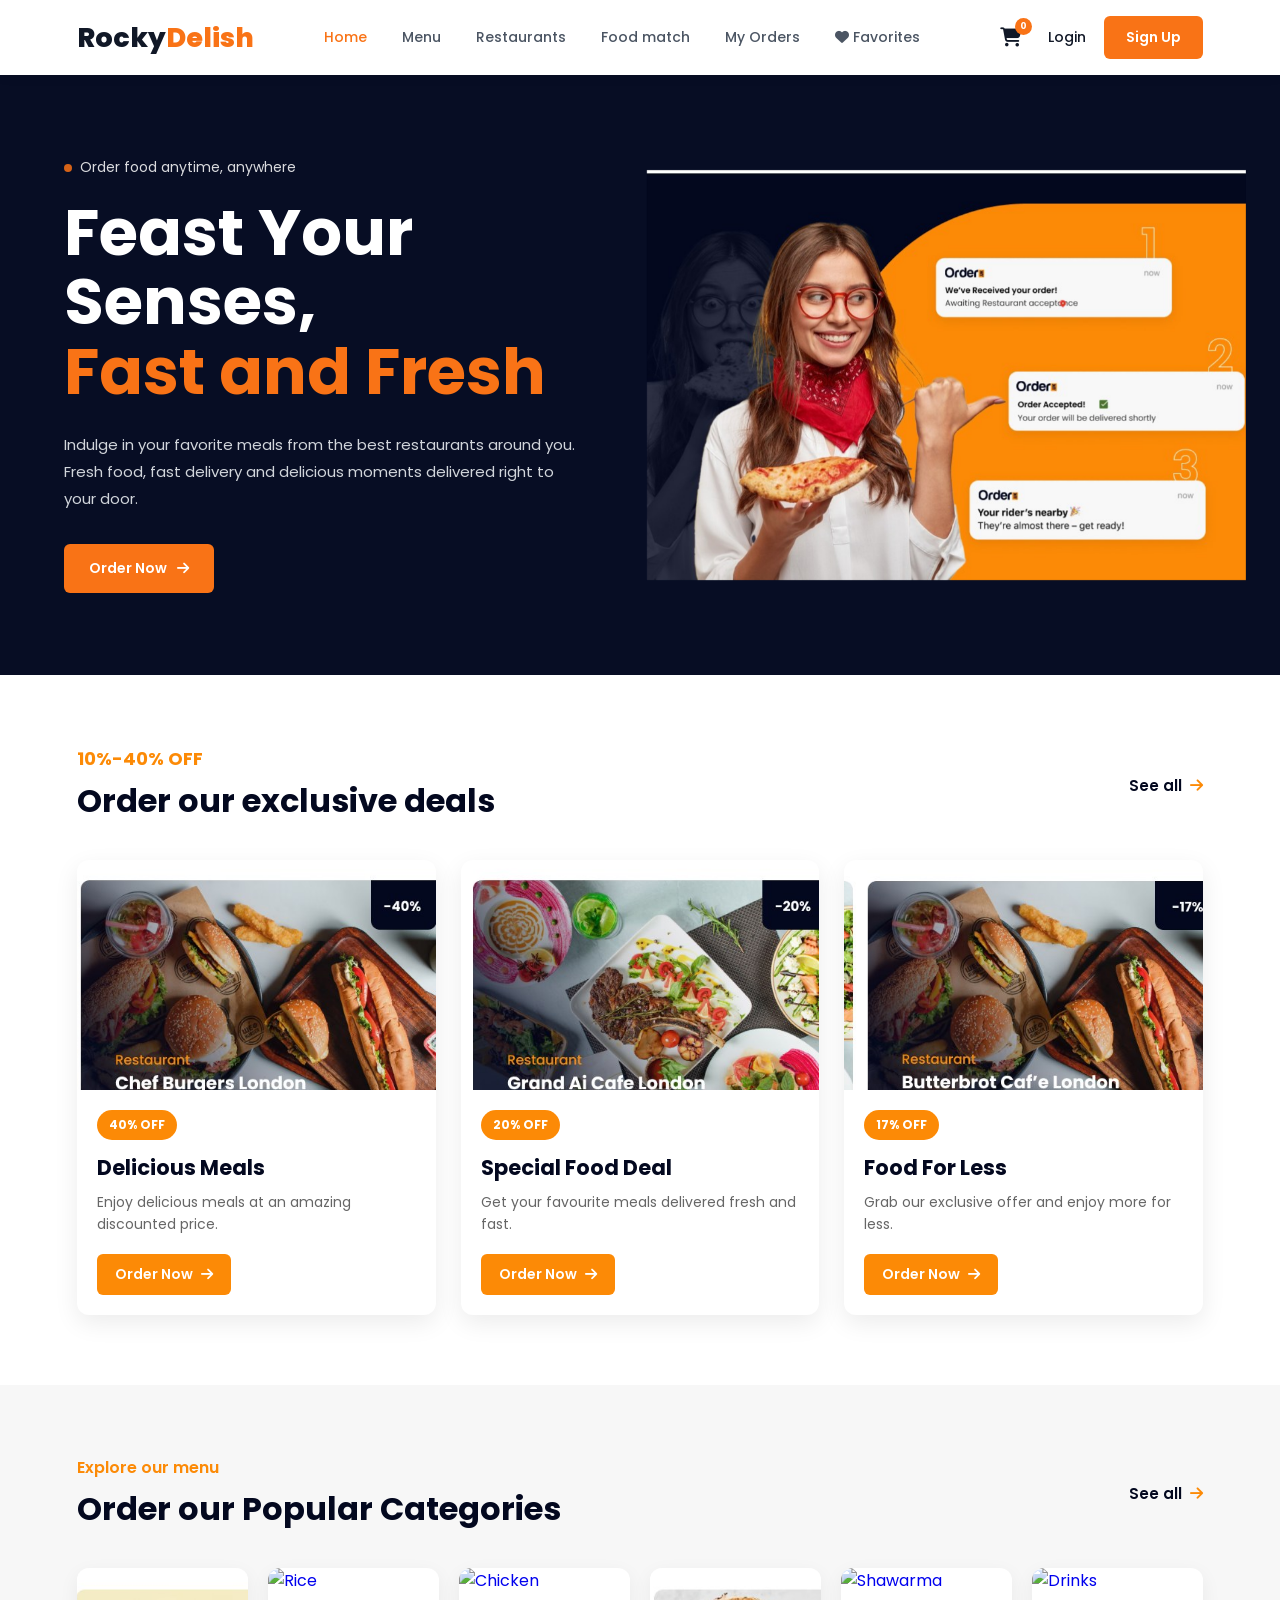
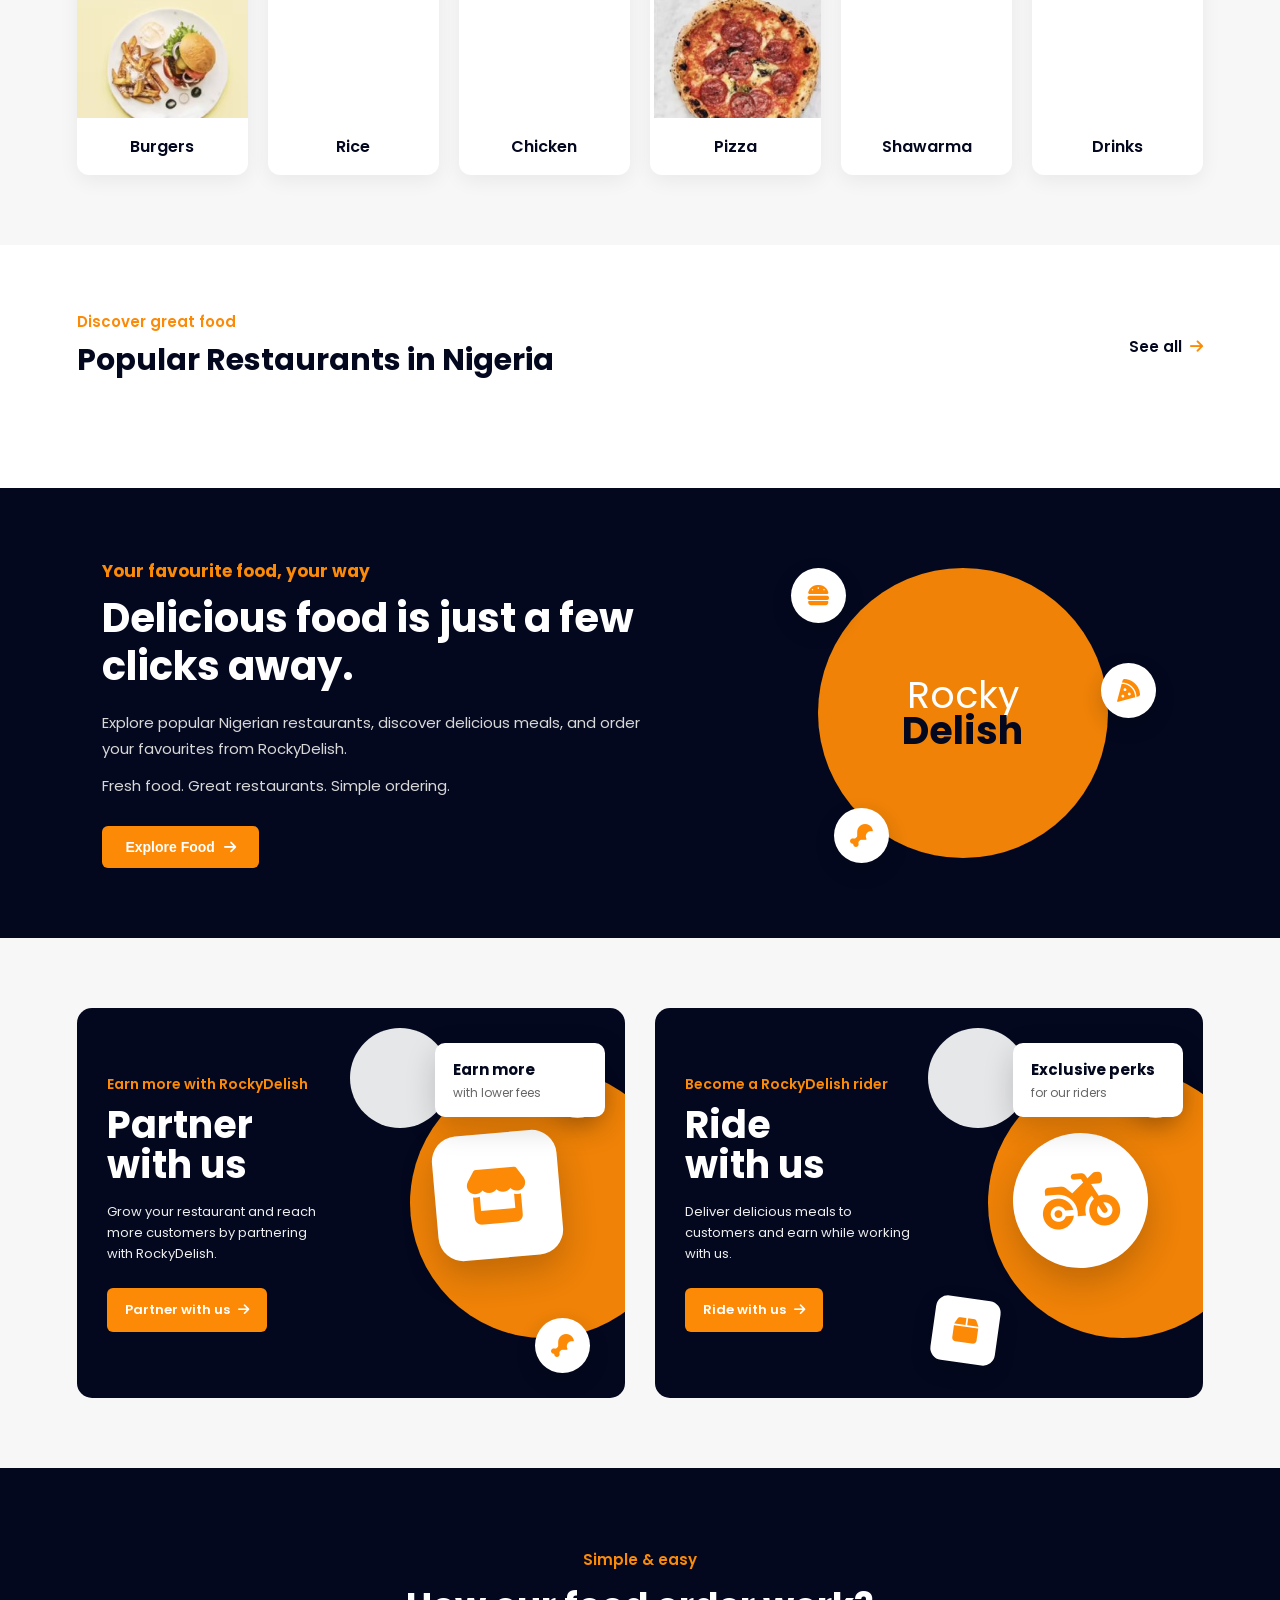
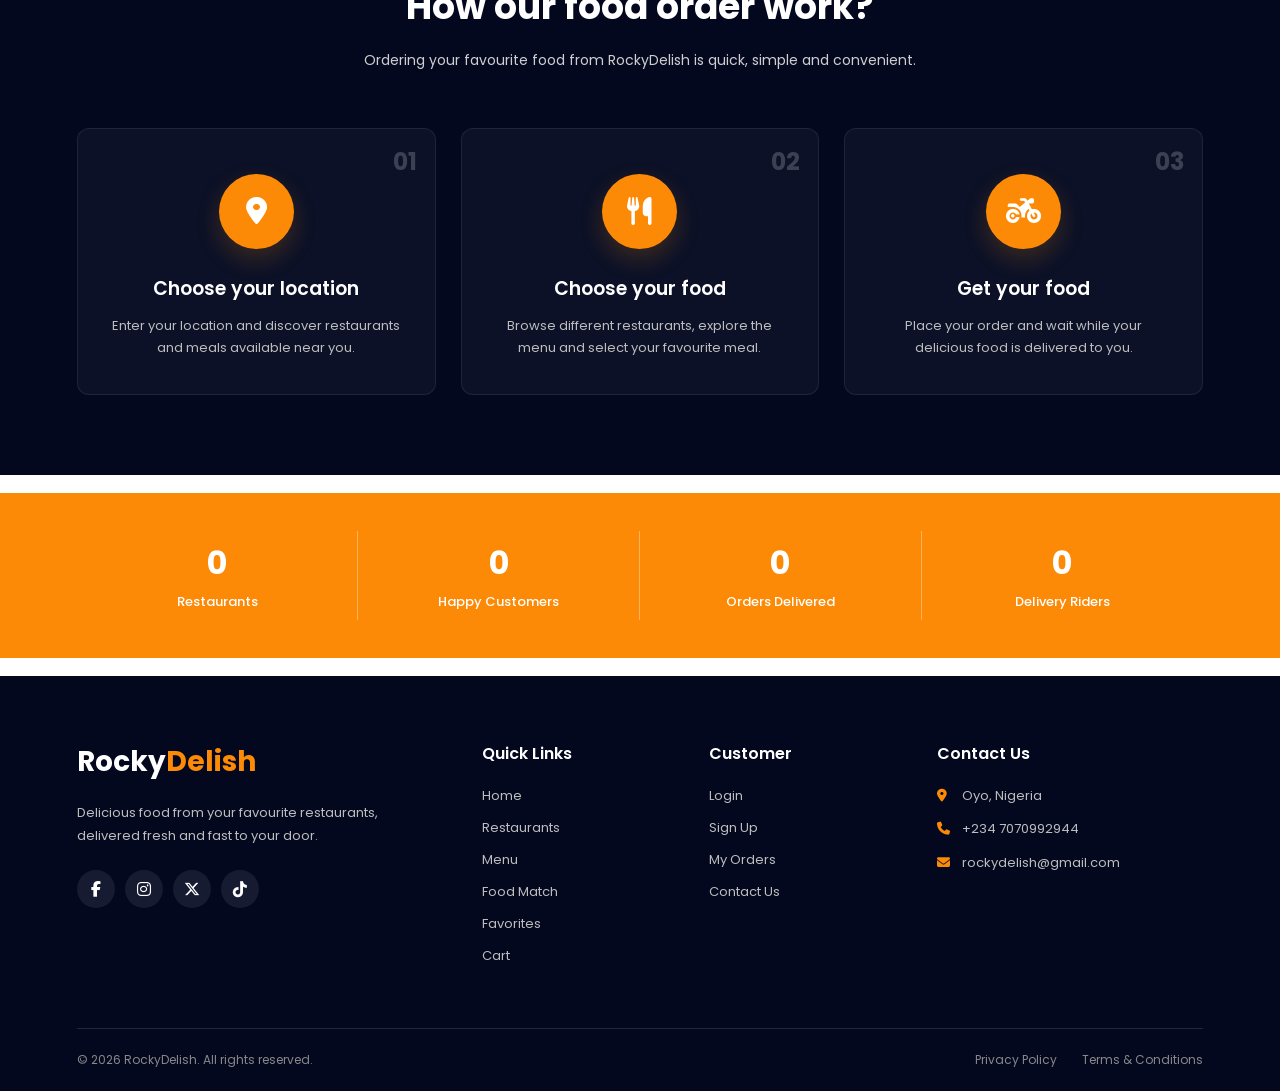
==== commit 9e545182: "updated discount" ====
--- a/index.html
+++ b/index.html
@@ -1,855 +1,653 @@
-﻿<!DOCTYPE html>
+﻿<!doctype html>
 <html lang="en">
-
-<head>
-    <meta charset="UTF-8">
-    <meta name="viewport" content="width=device-width, initial-scale=1.0">
+  <head>
+    <meta charset="UTF-8" />
+    <meta name="viewport" content="width=device-width, initial-scale=1.0" />
 
     <title>RockyDelish</title>
 
     <!-- Google Font -->
-    <link rel="preconnect" href="https://fonts.googleapis.com">
-    <link rel="preconnect" href="https://fonts.gstatic.com" crossorigin>
+    <link rel="preconnect" href="https://fonts.googleapis.com" />
+    <link rel="preconnect" href="https://fonts.gstatic.com" crossorigin />
 
     <link
-        href="https://fonts.googleapis.com/css2?family=Poppins:wght@400;500;600;700;800&display=swap"
-        rel="stylesheet"
-    >
+      href="https://fonts.googleapis.com/css2?family=Poppins:wght@400;500;600;700;800&display=swap"
+      rel="stylesheet"
+    />
 
     <!-- Font Awesome -->
     <link
-        rel="stylesheet"
-        href="https://cdnjs.cloudflare.com/ajax/libs/font-awesome/6.5.2/css/all.min.css"
-    >
-
-    <link rel="stylesheet" href="home.css">
-    <link rel="stylesheet" href="motion.css">
-</head>
-
-<body>
-
-
+      rel="stylesheet"
+      href="https://cdnjs.cloudflare.com/ajax/libs/font-awesome/6.5.2/css/all.min.css"
+    />
+
+    <link rel="stylesheet" href="home.css" />
+    <link rel="stylesheet" href="motion.css" />
+  </head>
+
+  <body>
     <!-- ================= NAVBAR ================= -->
 
     <nav class="navbar">
-
-        <!-- LOGO -->
-
-        <a href="index.html" class="logo">
-            Rocky<span>Delish</span>
-        </a>
-
-
-        <!-- NAV LINKS -->
-
-        <div class="nav-links" id="navLinks">
-
-            <a href="index.html" class="active">
-                Home
-            </a>
-
-            <a href="products.html">
-                Menu
-            </a>
-
-            <a href="restaurants.html">
-                Restaurants
-            </a>
-
-            <a href="food-match.html">
-                Food match
-            </a>
-
-            <a href="orders.html">
-                My Orders
-            </a>
-
-            <a href="favorites.html">
-    <i class="fa-solid fa-heart"></i>
-    Favorites
-</a>
-
-        </div>
-
-
-        <!-- RIGHT SIDE -->
-
-        <div class="nav-right">
-
-            <!-- CART ICON -->
-
-            <a href="cart.html" class="cart-btn" title="Cart">
-
-                <i class="fa-solid fa-cart-shopping"></i>
-
-                <span class="cart-count">
-                    0
-                </span>
-
-            </a>
-
-
-            <!-- LOGIN / SIGN UP -->
-
-            <div id="authArea" class="auth-area">
-
-                <a href="login.html" class="login-link">
-                    Login
-                </a>
-
-                <a href="signup.html" class="signup-btn">
-                    Sign Up
-                </a>
-
-            </div>
-
-
-            <!-- LOGGED IN USER -->
-
-            <div id="userArea" class="user-area hidden">
-
-                <i class="fa-solid fa-circle-user"></i>
-
-                <span id="userName">
-                    User
-                </span>
-
-                <button id="logoutBtn" class="logout-btn">
-                    Logout
-                </button>
-
-            </div>
-
-
-            <!-- MOBILE MENU -->
-
-            <button
-                class="menu-btn"
-                id="menuBtn"
-                type="button"
-            >
-
-                <i class="fa-solid fa-bars"></i>
-
-            </button>
-
-        </div>
-
+      <!-- LOGO -->
+
+      <a href="index.html" class="logo"> Rocky<span>Delish</span> </a>
+
+      <!-- NAV LINKS -->
+
+      <div class="nav-links" id="navLinks">
+        <a href="index.html" class="active"> Home </a>
+
+        <a href="products.html"> Menu </a>
+
+        <a href="restaurants.html"> Restaurants </a>
+
+        <a href="food-match.html"> Food match </a>
+
+        <a href="orders.html"> My Orders </a>
+
+        <a href="favorites.html">
+          <i class="fa-solid fa-heart"></i>
+          Favorites
+        </a>
+      </div>
+
+      <!-- RIGHT SIDE -->
+
+      <div class="nav-right">
+        <!-- CART ICON -->
+
+        <a href="cart.html" class="cart-btn" title="Cart">
+          <i class="fa-solid fa-cart-shopping"></i>
+
+          <span class="cart-count"> 0 </span>
+        </a>
+
+        <!-- LOGIN / SIGN UP -->
+
+        <div id="authArea" class="auth-area">
+          <a href="login.html" class="login-link"> Login </a>
+
+          <a href="signup.html" class="signup-btn"> Sign Up </a>
+        </div>
+
+        <!-- LOGGED IN USER -->
+
+        <div id="userArea" class="user-area hidden">
+          <i class="fa-solid fa-circle-user"></i>
+
+          <span id="userName"> User </span>
+
+          <button id="logoutBtn" class="logout-btn">Logout</button>
+        </div>
+
+        <!-- MOBILE MENU -->
+
+        <button class="menu-btn" id="menuBtn" type="button">
+          <i class="fa-solid fa-bars"></i>
+        </button>
+      </div>
     </nav>
 
-
-
     <!-- ================= FIRST HERO ================= -->
 
     <section class="hero">
-
-        <div class="hero-container">
-
-
-            <!-- ================= LEFT SIDE ================= -->
-
-            <div class="hero-content">
-
-                <p class="hero-small-text">
-
-                    <span></span>
-
-                    Order food anytime, anywhere
-
-                </p>
-
-
-                <h1>
-
-                    Feast Your Senses,
-
-                    <strong>
-                        Fast and Fresh
-                    </strong>
-
-                </h1>
-
-
-                <p class="hero-description">
-
-                    Indulge in your favorite meals from the best restaurants
-                    around you. Fresh food, fast delivery and delicious
-                    moments delivered right to your door.
-
-                </p>
-
-
-                <!-- ================= SEARCH ================= -->
-
-                
-
-
-                <!-- ================= CTA ================= -->
-
-                <div class="hero-actions">
-
-                    <a href="orders.html" class="order-btn">
-
-                        Order Now
-
-                        <i class="fa-solid fa-arrow-right"></i>
-
-                    </a>
-
-                </div>
-
-            </div>
-
-
-
-            <!-- ================= RIGHT SIDE ================= -->
-
-            <!--
+      <div class="hero-container">
+        <!-- ================= LEFT SIDE ================= -->
+
+        <div class="hero-content">
+          <p class="hero-small-text">
+            <span></span>
+
+            Order food anytime, anywhere
+          </p>
+
+          <h1>
+            Feast Your Senses,
+
+            <strong> Fast and Fresh </strong>
+          </h1>
+
+          <p class="hero-description">
+            Indulge in your favorite meals from the best restaurants around you.
+            Fresh food, fast delivery and delicious moments delivered right to
+            your door.
+          </p>
+
+          <!-- ================= SEARCH ================= -->
+
+          <!-- ================= CTA ================= -->
+
+          <div class="hero-actions">
+            <a href="orders.html" class="order-btn">
+              Order Now
+
+              <i class="fa-solid fa-arrow-right"></i>
+            </a>
+          </div>
+        </div>
+
+        <!-- ================= RIGHT SIDE ================= -->
+
+        <!--
                 This is returned to your original
                 image section.
             -->
 
-            <div class="hero-image-area">
-
-                <div class="hero-image-wrapper">
-
-                    <img
-                        src="assets/hero-visual.jpg"
-                        alt="Woman enjoying food"
-                        class="hero-main-image"
-                    >
-
-                </div>
-
-            </div>
-
-
-        </div>
-
+        <div class="hero-image-area">
+          <div class="hero-image-wrapper">
+            <img
+              src="assets/hero-visual.jpg"
+              alt="Woman enjoying food"
+              class="hero-main-image"
+            />
+          </div>
+        </div>
+      </div>
     </section>
 
     <!-- ================= EXCLUSIVE DEALS ================= -->
-<section class="exclusive-deals">
-
-    <div class="deals-heading">
+    <section class="exclusive-deals">
+      <div class="deals-heading">
         <div>
-            <span class="deal-offer">10%â€“40% OFF</span>
-            <h2>Order our exclusive deals</h2>
+          <span class="deal-offer">10%-40% OFF</span>
+          <h2>Order our exclusive deals</h2>
         </div>
 
         <a href="products.html" class="see-all">
-            See all
-            <i class="fa-solid fa-arrow-right"></i>
-        </a>
-    </div>
-
-
-    <div class="deals-container">
-
+          See all
+          <i class="fa-solid fa-arrow-right"></i>
+        </a>
+      </div>
+
+      <div class="deals-container">
         <!-- Deal 1 -->
         <div class="deal-card">
-            <img src="assets/deal1.jpg" alt="Exclusive food deal">
-
-            <div class="deal-content">
-                <span class="discount-badge">20% OFF</span>
-
-                <h3>Delicious Meals</h3>
-
-                <p>
-                    Enjoy delicious meals at an amazing discounted price.
-                </p>
-
-                <a href="products.html" class="deal-btn">
-                    Order Now
-                    <i class="fa-solid fa-arrow-right"></i>
-                </a>
-            </div>
-        </div>
-
+          <img src="assets/deal1.jpg" alt="Exclusive food deal" />
+
+          <div class="deal-content">
+            <span class="discount-badge">40% OFF</span>
+
+            <h3>Delicious Meals</h3>
+
+            <p>Enjoy delicious meals at an amazing discounted price.</p>
+
+            <a href="products.html" class="deal-btn">
+              Order Now
+              <i class="fa-solid fa-arrow-right"></i>
+            </a>
+          </div>
+        </div>
 
         <!-- Deal 2 -->
         <div class="deal-card">
-            <img src="assets/deal2.jpg" alt="Exclusive food deal">
-
-            <div class="deal-content">
-                <span class="discount-badge">30% OFF</span>
-
-                <h3>Special Food Deal</h3>
-
-                <p>
-                    Get your favourite meals delivered fresh and fast.
-                </p>
-
-                <a href="products.html" class="deal-btn">
-                    Order Now
-                    <i class="fa-solid fa-arrow-right"></i>
-                </a>
-            </div>
-        </div>
-
+          <img src="assets/deal2.jpg" alt="Exclusive food deal" />
+
+          <div class="deal-content">
+            <span class="discount-badge">20% OFF</span>
+
+            <h3>Special Food Deal</h3>
+
+            <p>Get your favourite meals delivered fresh and fast.</p>
+
+            <a href="products.html" class="deal-btn">
+              Order Now
+              <i class="fa-solid fa-arrow-right"></i>
+            </a>
+          </div>
+        </div>
 
         <!-- Deal 3 -->
         <div class="deal-card">
-            <img src="assets/deal3.jpg" alt="Exclusive food deal">
-
-            <div class="deal-content">
-                <span class="discount-badge">40% OFF</span>
-
-                <h3>Food For Less</h3>
-
-                <p>
-                    Grab our exclusive offer and enjoy more for less.
-                </p>
-
-                <a href="products.html" class="deal-btn">
-                    Order Now
-                    <i class="fa-solid fa-arrow-right"></i>
-                </a>
-            </div>
-        </div>
-
-    </div>
-
-</section>
-
-
-<!-- ================= POPULAR CATEGORIES ================= -->
-<section class="popular-categories">
-
-    <div class="categories-heading">
+          <img src="assets/deal3.jpg" alt="Exclusive food deal" />
+
+          <div class="deal-content">
+            <span class="discount-badge">17% OFF</span>
+
+            <h3>Food For Less</h3>
+
+            <p>Grab our exclusive offer and enjoy more for less.</p>
+
+            <a href="products.html" class="deal-btn">
+              Order Now
+              <i class="fa-solid fa-arrow-right"></i>
+            </a>
+          </div>
+        </div>
+      </div>
+    </section>
+
+    <!-- ================= POPULAR CATEGORIES ================= -->
+    <section class="popular-categories">
+      <div class="categories-heading">
         <div>
-            <span>Explore our menu</span>
-            <h2>Order our Popular Categories</h2>
+          <span>Explore our menu</span>
+          <h2>Order our Popular Categories</h2>
         </div>
 
         <a href="products.html" class="see-all">
-            See all
-            <i class="fa-solid fa-arrow-right"></i>
-        </a>
-    </div>
-
-
-    <div class="categories-container">
-
+          See all
+          <i class="fa-solid fa-arrow-right"></i>
+        </a>
+      </div>
+
+      <div class="categories-container">
         <!-- Category 1 -->
         <a href="products.html?category=burger" class="category-card">
-            <div class="category-image">
-                <img src="assets/cat1.jpg" alt="Burgers">
-            </div>
-
-            <h3>Burgers</h3>
-        </a>
-
+          <div class="category-image">
+            <img src="assets/cat1.jpg" alt="Burgers" />
+          </div>
+
+          <h3>Burgers</h3>
+        </a>
 
         <!-- Category 2 -->
         <a href="products.html?category=pizza" class="category-card">
-            <div class="category-image">
-                <img src="https://encrypted-tbn0.gstatic.com/images?q=tbn:ANd9GcTuKroPu3fwC_-wcQ2EfuAdqRANxlts-GJZBKQqNrh3TA&s=10" alt="Rice">
-            </div>
-
-            <h3>Rice</h3>
-        </a>
-
+          <div class="category-image">
+            <img
+              src="https://encrypted-tbn0.gstatic.com/images?q=tbn:ANd9GcTuKroPu3fwC_-wcQ2EfuAdqRANxlts-GJZBKQqNrh3TA&s=10"
+              alt="Rice"
+            />
+          </div>
+
+          <h3>Rice</h3>
+        </a>
 
         <!-- Category 3 -->
         <a href="products.html?category=chicken" class="category-card">
-            <div class="category-image">
-                <img src="https://encrypted-tbn0.gstatic.com/images?q=tbn:ANd9GcTnsQBBRVpnHh-kPNaTtJ5oLorgLvFi6wOr62D60XIyhg&s=10" alt="Chicken">
-            </div>
-
-            <h3>Chicken</h3>
-        </a>
-
+          <div class="category-image">
+            <img
+              src="https://encrypted-tbn0.gstatic.com/images?q=tbn:ANd9GcTnsQBBRVpnHh-kPNaTtJ5oLorgLvFi6wOr62D60XIyhg&s=10"
+              alt="Chicken"
+            />
+          </div>
+
+          <h3>Chicken</h3>
+        </a>
 
         <!-- Category 4 -->
         <a href="products.html?category=rice" class="category-card">
-            <div class="category-image">
-                <img src="assets/cat4.jpg" alt="Pizza">
-            </div>
-
-            <h3>Pizza</h3>
-        </a>
-
+          <div class="category-image">
+            <img src="assets/cat4.jpg" alt="Pizza" />
+          </div>
+
+          <h3>Pizza</h3>
+        </a>
 
         <!-- Category 5 -->
         <a href="products.html?category=shawarma" class="category-card">
-            <div class="category-image">
-                <img src="https://encrypted-tbn0.gstatic.com/images?q=tbn:ANd9GcSJRV9CoDC2TU3FR279xisZE3of_dPVcKZFN79tzM4Uhw&s=10" alt="Shawarma">
-            </div>
-
-            <h3>Shawarma</h3>
-        </a>
-
+          <div class="category-image">
+            <img
+              src="https://encrypted-tbn0.gstatic.com/images?q=tbn:ANd9GcSJRV9CoDC2TU3FR279xisZE3of_dPVcKZFN79tzM4Uhw&s=10"
+              alt="Shawarma"
+            />
+          </div>
+
+          <h3>Shawarma</h3>
+        </a>
 
         <!-- Category 6 -->
         <a href="products.html?category=drinks" class="category-card">
-            <div class="category-image">
-                <img src="https://encrypted-tbn0.gstatic.com/images?q=tbn:ANd9GcQoEnmTyf1tt0dazhGGf3S6njvUS_3uF4REYdZpwuRA5g&s=10" alt="Drinks">
-            </div>
-
-            <h3>Drinks</h3>
-        </a>
-
-    </div>
-
-</section>
-
-<!-- ================= POPULAR RESTAURANTS ================= -->
-<section class="popular-restaurants">
-
-    <div class="restaurants-heading">
+          <div class="category-image">
+            <img
+              src="https://encrypted-tbn0.gstatic.com/images?q=tbn:ANd9GcQoEnmTyf1tt0dazhGGf3S6njvUS_3uF4REYdZpwuRA5g&s=10"
+              alt="Drinks"
+            />
+          </div>
+
+          <h3>Drinks</h3>
+        </a>
+      </div>
+    </section>
+
+    <!-- ================= POPULAR RESTAURANTS ================= -->
+    <section class="popular-restaurants">
+      <div class="restaurants-heading">
         <div>
-            <span>Discover great food</span>
-            <h2>Popular Restaurants in Nigeria</h2>
+          <span>Discover great food</span>
+          <h2>Popular Restaurants in Nigeria</h2>
         </div>
 
         <a href="restaurants.html" class="see-all">
-            See all
-            <i class="fa-solid fa-arrow-right"></i>
-        </a>
-    </div>
-
-    <!-- JavaScript will generate the restaurants here -->
-    <div class="restaurants-container" id="restaurantsContainer"></div>
-
-</section>
-
-<!-- ================= ROCKYDELISH PROMOTION ================= -->
-<section class="rockydelish-promotion">
-
-    <div class="promotion-content">
-
-        <span class="promotion-label">
-            Your favourite food, your way
-        </span>
-
-        <h2>
-            Delicious food is just a few clicks away.
-        </h2>
+          See all
+          <i class="fa-solid fa-arrow-right"></i>
+        </a>
+      </div>
+
+      <!-- JavaScript will generate the restaurants here -->
+      <div class="restaurants-container" id="restaurantsContainer"></div>
+    </section>
+
+    <!-- ================= ROCKYDELISH PROMOTION ================= -->
+    <section class="rockydelish-promotion">
+      <div class="promotion-content">
+        <span class="promotion-label"> Your favourite food, your way </span>
+
+        <h2>Delicious food is just a few clicks away.</h2>
 
         <p>
-            Explore popular Nigerian restaurants, discover delicious meals,
-            and order your favourites from RockyDelish.
+          Explore popular Nigerian restaurants, discover delicious meals, and
+          order your favourites from RockyDelish.
         </p>
 
-        <p>
-            Fresh food. Great restaurants. Simple ordering.
-        </p>
+        <p>Fresh food. Great restaurants. Simple ordering.</p>
 
         <button class="promotion-btn" id="promotionOrderBtn">
-            Explore Food
-            <i class="fa-solid fa-arrow-right"></i>
+          Explore Food
+          <i class="fa-solid fa-arrow-right"></i>
         </button>
-
-    </div>
-
-
-    <div class="promotion-visual">
-
+      </div>
+
+      <div class="promotion-visual">
         <div class="visual-circle"></div>
 
         <div class="food-icon food-icon-one">
-            <i class="fa-solid fa-burger"></i>
+          <i class="fa-solid fa-burger"></i>
         </div>
 
         <div class="food-icon food-icon-two">
-            <i class="fa-solid fa-pizza-slice"></i>
+          <i class="fa-solid fa-pizza-slice"></i>
         </div>
 
         <div class="food-icon food-icon-three">
-            <i class="fa-solid fa-drumstick-bite"></i>
+          <i class="fa-solid fa-drumstick-bite"></i>
         </div>
 
         <div class="promotion-text">
-            <span>Rocky</span>
-            <strong>Delish</strong>
-        </div>
-
-    </div>
-
-</section>
-
-<!-- ================= PARTNER & RIDER ================= -->
-<section class="partner-rider-section">
-
-    <!-- ================= PARTNER WITH US ================= -->
-    <div class="promo-card">
-
+          <span>Rocky</span>
+          <strong>Delish</strong>
+        </div>
+      </div>
+    </section>
+
+    <!-- ================= PARTNER & RIDER ================= -->
+    <section class="partner-rider-section">
+      <!-- ================= PARTNER WITH US ================= -->
+      <div class="promo-card">
         <!-- Text -->
         <div class="promo-content">
-
-            <span class="promo-label">
-                Earn more with RockyDelish
-            </span>
-
-            <h2>
-                Partner<br>
-                with us
-            </h2>
-
-            <p>
-                Grow your restaurant and reach more
-                customers by partnering with RockyDelish.
-            </p>
-
-            <a href="#" class="promo-button">
-                Partner with us
-                <i class="fa-solid fa-arrow-right"></i>
-            </a>
-
-        </div>
-
+          <span class="promo-label"> Earn more with RockyDelish </span>
+
+          <h2>
+            Partner<br />
+            with us
+          </h2>
+
+          <p>
+            Grow your restaurant and reach more customers by partnering with
+            RockyDelish.
+          </p>
+
+          <a href="#" class="promo-button">
+            Partner with us
+            <i class="fa-solid fa-arrow-right"></i>
+          </a>
+        </div>
 
         <!-- Visual -->
         <div class="promo-visual">
-
-            <div class="visual-circle circle-one"></div>
-            <div class="visual-circle circle-two"></div>
-
-            <div class="restaurant-building">
-                <i class="fa-solid fa-store"></i>
-            </div>
-
-            <div class="food-icon burger-icon">
-                <i class="fa-solid fa-burger"></i>
-            </div>
-
-            <!-- <div class="food-icon pizza-icon">
+          <div class="visual-circle circle-one"></div>
+          <div class="visual-circle circle-two"></div>
+
+          <div class="restaurant-building">
+            <i class="fa-solid fa-store"></i>
+          </div>
+
+          <div class="food-icon burger-icon">
+            <i class="fa-solid fa-burger"></i>
+          </div>
+
+          <!-- <div class="food-icon pizza-icon">
                 <i class="fa-solid fa-pizza-slice"></i>
             </div> -->
 
-            <div class="food-icon chicken-icon">
-                <i class="fa-solid fa-drumstick-bite"></i>
-            </div>
-
-
-            <!-- Floating information -->
-            <div class="floating-info earn-info">
-
-                <strong>Earn more</strong>
-
-                <span>
-                    with lower fees
-                </span>
-
-            </div>
-
-        </div>
-
-    </div>
-
-
-    <!-- ================= RIDE WITH US ================= -->
-    <div class="promo-card">
-
+          <div class="food-icon chicken-icon">
+            <i class="fa-solid fa-drumstick-bite"></i>
+          </div>
+
+          <!-- Floating information -->
+          <div class="floating-info earn-info">
+            <strong>Earn more</strong>
+
+            <span> with lower fees </span>
+          </div>
+        </div>
+      </div>
+
+      <!-- ================= RIDE WITH US ================= -->
+      <div class="promo-card">
         <!-- Text -->
         <div class="promo-content">
-
-            <span class="promo-label">
-                Become a RockyDelish rider
-            </span>
-
-            <h2>
-                Ride<br>
-                with us
-            </h2>
-
-            <p>
-                Deliver delicious meals to customers
-                and earn while working with us.
-            </p>
-
-            <a href="#" class="promo-button">
-                Ride with us
-                <i class="fa-solid fa-arrow-right"></i>
-            </a>
-
-        </div>
-
+          <span class="promo-label"> Become a RockyDelish rider </span>
+
+          <h2>
+            Ride<br />
+            with us
+          </h2>
+
+          <p>
+            Deliver delicious meals to customers and earn while working with us.
+          </p>
+
+          <a href="#" class="promo-button">
+            Ride with us
+            <i class="fa-solid fa-arrow-right"></i>
+          </a>
+        </div>
 
         <!-- Visual -->
         <div class="promo-visual rider-visual">
-
-            <div class="visual-circle circle-one"></div>
-            <div class="visual-circle circle-two"></div>
-
-            <div class="rider-icon">
-                <i class="fa-solid fa-motorcycle"></i>
-            </div>
-
-            <div class="delivery-box">
-                <i class="fa-solid fa-box"></i>
-            </div>
-
-            <div class="food-icon rider-food-one">
-                <i class="fa-solid fa-burger"></i>
-            </div>
-
-            <!-- <div class="food-icon rider-food-two">
+          <div class="visual-circle circle-one"></div>
+          <div class="visual-circle circle-two"></div>
+
+          <div class="rider-icon">
+            <i class="fa-solid fa-motorcycle"></i>
+          </div>
+
+          <div class="delivery-box">
+            <i class="fa-solid fa-box"></i>
+          </div>
+
+          <div class="food-icon rider-food-one">
+            <i class="fa-solid fa-burger"></i>
+          </div>
+
+          <!-- <div class="food-icon rider-food-two">
                 <i class="fa-solid fa-pizza-slice"></i>
             </div> -->
 
-
-            <!-- Floating information -->
-            <div class="floating-info perks-info">
-
-                <strong>Exclusive perks</strong>
-
-                <span>
-                    for our riders
-                </span>
-
-            </div>
-
-        </div>
-
-    </div>
-
-</section>
-
-<!-- ================= HOW FOOD ORDER WORKS ================= -->
-<section class="how-order-section">
-
-    <div class="how-order-heading">
+          <!-- Floating information -->
+          <div class="floating-info perks-info">
+            <strong>Exclusive perks</strong>
+
+            <span> for our riders </span>
+          </div>
+        </div>
+      </div>
+    </section>
+
+    <!-- ================= HOW FOOD ORDER WORKS ================= -->
+    <section class="how-order-section">
+      <div class="how-order-heading">
         <span>Simple & easy</span>
 
-        <h2>
-            How our food order work?
-        </h2>
+        <h2>How our food order work?</h2>
 
         <p>
-            Ordering your favourite food from RockyDelish
-            is quick, simple and convenient.
+          Ordering your favourite food from RockyDelish is quick, simple and
+          convenient.
         </p>
-    </div>
-
-
-    <div class="order-steps">
-
+      </div>
+
+      <div class="order-steps">
         <!-- STEP 1 -->
         <div class="order-step">
-
-            <div class="step-number">
-                01
-            </div>
-
-            <div class="step-icon">
-                <i class="fa-solid fa-location-dot"></i>
-            </div>
-
-            <h3>
-                Choose your location
-            </h3>
-
-            <p>
-                Enter your location and discover
-                restaurants and meals available near you.
-            </p>
-
-        </div>
-
+          <div class="step-number">01</div>
+
+          <div class="step-icon">
+            <i class="fa-solid fa-location-dot"></i>
+          </div>
+
+          <h3>Choose your location</h3>
+
+          <p>
+            Enter your location and discover restaurants and meals available
+            near you.
+          </p>
+        </div>
 
         <!-- STEP 2 -->
         <div class="order-step">
-
-            <div class="step-number">
-                02
-            </div>
-
-            <div class="step-icon">
-                <i class="fa-solid fa-utensils"></i>
-            </div>
-
-            <h3>
-                Choose your food
-            </h3>
-
-            <p>
-                Browse different restaurants, explore
-                the menu and select your favourite meal.
-            </p>
-
-        </div>
-
+          <div class="step-number">02</div>
+
+          <div class="step-icon">
+            <i class="fa-solid fa-utensils"></i>
+          </div>
+
+          <h3>Choose your food</h3>
+
+          <p>
+            Browse different restaurants, explore the menu and select your
+            favourite meal.
+          </p>
+        </div>
 
         <!-- STEP 3 -->
         <div class="order-step">
-
-            <div class="step-number">
-                03
-            </div>
-
-            <div class="step-icon">
-                <i class="fa-solid fa-motorcycle"></i>
-            </div>
-
-            <h3>
-                Get your food
-            </h3>
-
-            <p>
-                Place your order and wait while
-                your delicious food is delivered to you.
-            </p>
-
-        </div>
-
-    </div>
-
-</section>
-<!-- ================= ROCKYDELISH STATS ================= -->
-<section class="rockydelish-stats">
-
-    <div class="stat-item">
+          <div class="step-number">03</div>
+
+          <div class="step-icon">
+            <i class="fa-solid fa-motorcycle"></i>
+          </div>
+
+          <h3>Get your food</h3>
+
+          <p>
+            Place your order and wait while your delicious food is delivered to
+            you.
+          </p>
+        </div>
+      </div>
+    </section>
+    <!-- ================= ROCKYDELISH STATS ================= -->
+    <section class="rockydelish-stats">
+      <div class="stat-item">
         <h2 class="stat-number" data-target="500">0</h2>
         <p>Restaurants</p>
-    </div>
-
-    <div class="stat-item">
+      </div>
+
+      <div class="stat-item">
         <h2 class="stat-number" data-target="10000">0</h2>
         <p>Happy Customers</p>
-    </div>
-
-    <div class="stat-item">
+      </div>
+
+      <div class="stat-item">
         <h2 class="stat-number" data-target="15000">0</h2>
         <p>Orders Delivered</p>
-    </div>
-
-    <div class="stat-item">
+      </div>
+
+      <div class="stat-item">
         <h2 class="stat-number" data-target="100">0</h2>
         <p>Delivery Riders</p>
-    </div>
-
-</section>
-
-<!-- ================= FOOTER ================= -->
-<footer class="rockydelish-footer">
-
-    <div class="footer-container">
-
+      </div>
+    </section>
+
+    <!-- ================= FOOTER ================= -->
+    <footer class="rockydelish-footer">
+      <div class="footer-container">
         <!-- BRAND -->
         <div class="footer-brand">
-
-            <a href="index.html" class="footer-logo">
-                Rocky<span>Delish</span>
-            </a>
-
-            <p>
-                Delicious food from your favourite restaurants,
-                delivered fresh and fast to your door.
-            </p>
-
-            <div class="footer-socials">
-
-                <a href="#" aria-label="Facebook">
-                    <i class="fa-brands fa-facebook-f"></i>
-                </a>
-
-                <a href="#" aria-label="Instagram">
-                    <i class="fa-brands fa-instagram"></i>
-                </a>
-
-                <a href="#" aria-label="Twitter">
-                    <i class="fa-brands fa-x-twitter"></i>
-                </a>
-
-                <a href="#" aria-label="TikTok">
-                    <i class="fa-brands fa-tiktok"></i>
-                </a>
-
-            </div>
-
-        </div>
-
+          <a href="index.html" class="footer-logo">
+            Rocky<span>Delish</span>
+          </a>
+
+          <p>
+            Delicious food from your favourite restaurants, delivered fresh and
+            fast to your door.
+          </p>
+
+          <div class="footer-socials">
+            <a href="#" aria-label="Facebook">
+              <i class="fa-brands fa-facebook-f"></i>
+            </a>
+
+            <a href="#" aria-label="Instagram">
+              <i class="fa-brands fa-instagram"></i>
+            </a>
+
+            <a href="#" aria-label="Twitter">
+              <i class="fa-brands fa-x-twitter"></i>
+            </a>
+
+            <a href="#" aria-label="TikTok">
+              <i class="fa-brands fa-tiktok"></i>
+            </a>
+          </div>
+        </div>
 
         <!-- QUICK LINKS -->
         <div class="footer-column">
-
-            <h3>Quick Links</h3>
-
-            <a href="index.html">Home</a>
-            <a href="restaurants.html">Restaurants</a>
-            <a href="products.html">Menu</a>
-             <a href="food-match.html">
-                Food Match
-            </a>
-            <a href="favorites.html">
-    Favorites
-</a>
-            <a href="cart.html">Cart</a>
-
-        </div>
-
+          <h3>Quick Links</h3>
+
+          <a href="index.html">Home</a>
+          <a href="restaurants.html">Restaurants</a>
+          <a href="products.html">Menu</a>
+          <a href="food-match.html"> Food Match </a>
+          <a href="favorites.html"> Favorites </a>
+          <a href="cart.html">Cart</a>
+        </div>
 
         <!-- CUSTOMER -->
         <div class="footer-column">
-
-            <h3>Customer</h3>
-
-            <a href="login.html">Login</a>
-            <a href="signup.html">Sign Up</a>
-            <a href="cart.html">My Orders</a>
-            <a href="#">Contact Us</a>
-
-        </div>
-
+          <h3>Customer</h3>
+
+          <a href="login.html">Login</a>
+          <a href="signup.html">Sign Up</a>
+          <a href="cart.html">My Orders</a>
+          <a href="#">Contact Us</a>
+        </div>
 
         <!-- CONTACT -->
         <div class="footer-column footer-contact">
-
-            <h3>Contact Us</h3>
-
-            <p>
-                <i class="fa-solid fa-location-dot"></i>
-                Oyo, Nigeria
-            </p>
-
-            <p>
-                <i class="fa-solid fa-phone"></i>
-                +234 7070992944
-            </p>
-
-            <p>
-                <i class="fa-solid fa-envelope"></i>
-                rockydelish@gmail.com
-            </p>
-
-        </div>
-
-    </div>
-
-
-    <!-- FOOTER BOTTOM -->
-
-    <div class="footer-bottom">
-
-        <p>
-            © 2026 RockyDelish. All rights reserved.
-        </p>
+          <h3>Contact Us</h3>
+
+          <p>
+            <i class="fa-solid fa-location-dot"></i>
+            Oyo, Nigeria
+          </p>
+
+          <p>
+            <i class="fa-solid fa-phone"></i>
+            +234 7070992944
+          </p>
+
+          <p>
+            <i class="fa-solid fa-envelope"></i>
+            rockydelish@gmail.com
+          </p>
+        </div>
+      </div>
+
+      <!-- FOOTER BOTTOM -->
+
+      <div class="footer-bottom">
+        <p>© 2026 RockyDelish. All rights reserved.</p>
 
         <div class="footer-bottom-links">
-            <a href="#">Privacy Policy</a>
-            <a href="#">Terms & Conditions</a>
-        </div>
-
-    </div>
-
-</footer>
-
-
-
+          <a href="#">Privacy Policy</a>
+          <a href="#">Terms & Conditions</a>
+        </div>
+      </div>
+    </footer>
 
     <!-- SWEETALERT -->
 
     <script src="https://cdn.jsdelivr.net/npm/sweetalert2@11"></script>
 
-
     <!-- JAVASCRIPT -->
 
     <script type="module" src="index.js"></script>
 
     <script src="motion.js" defer></script>
-</body>
-
+  </body>
 </html>
-
